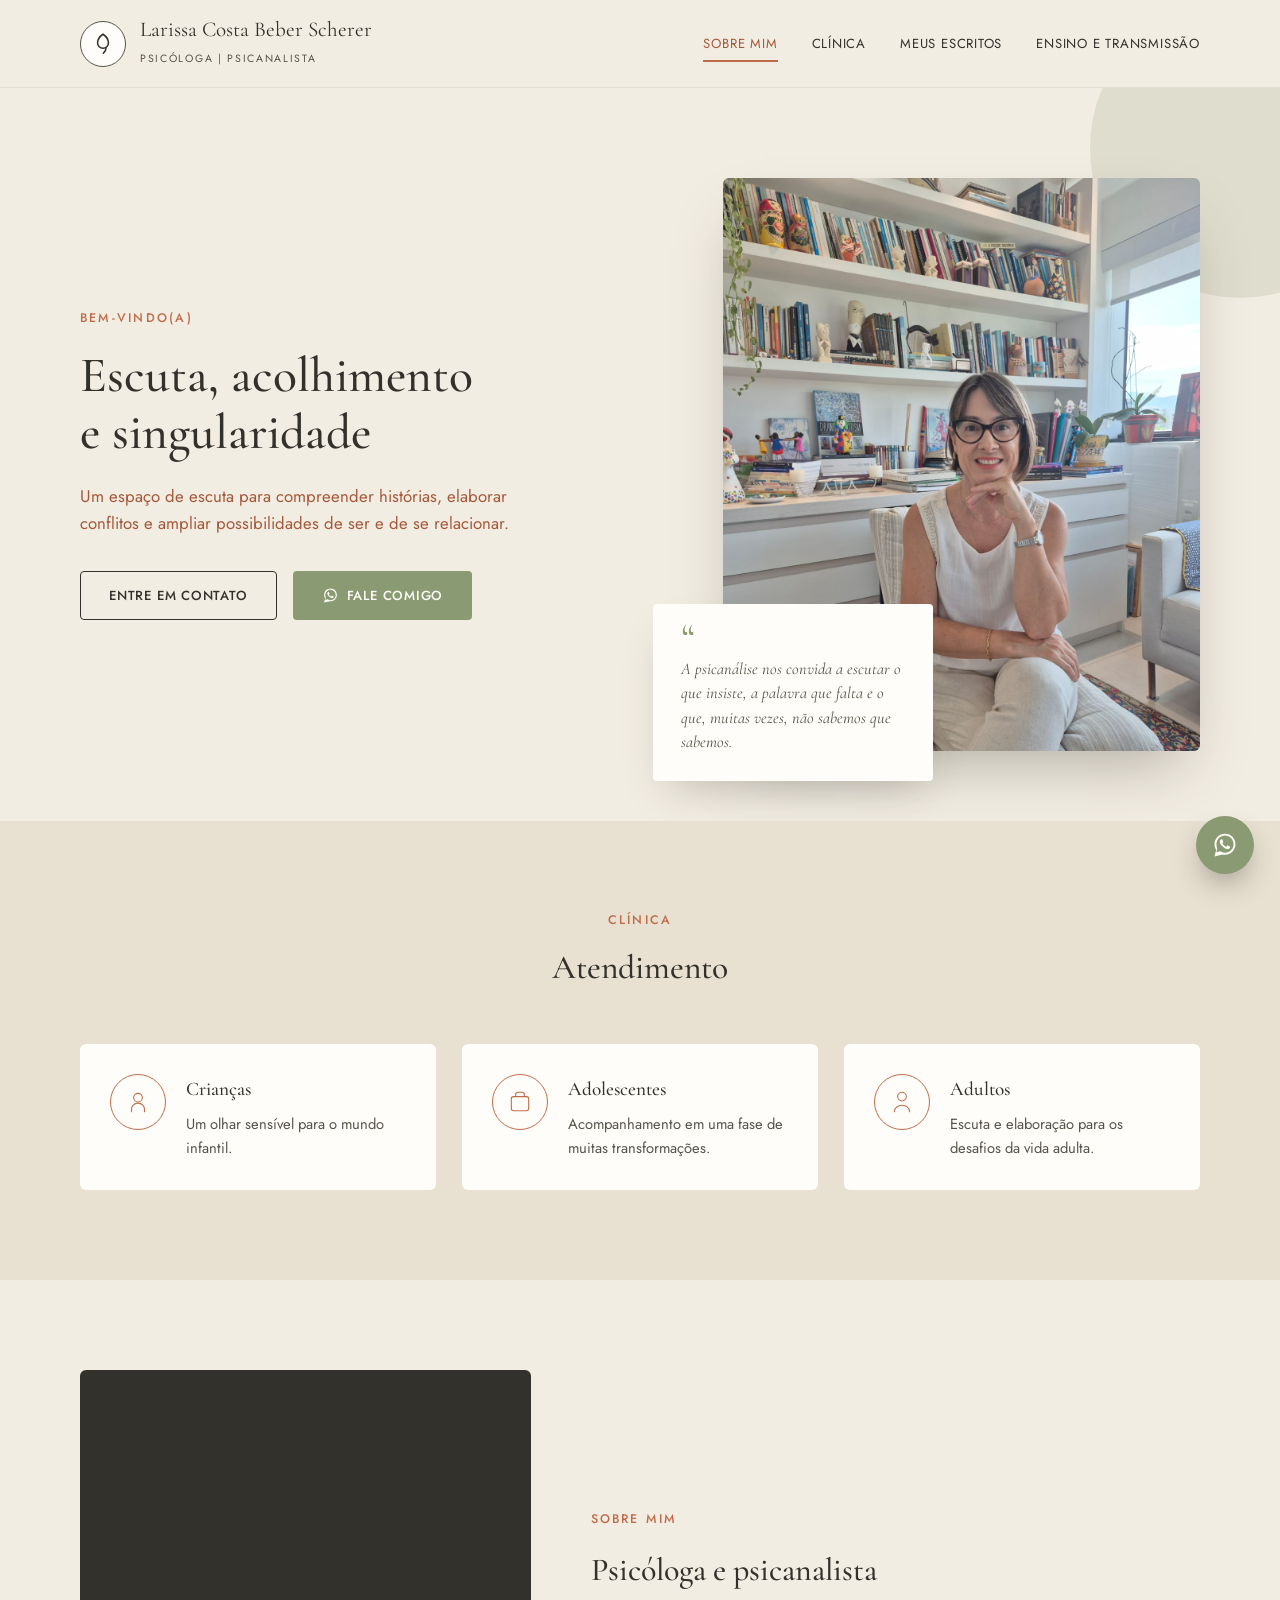
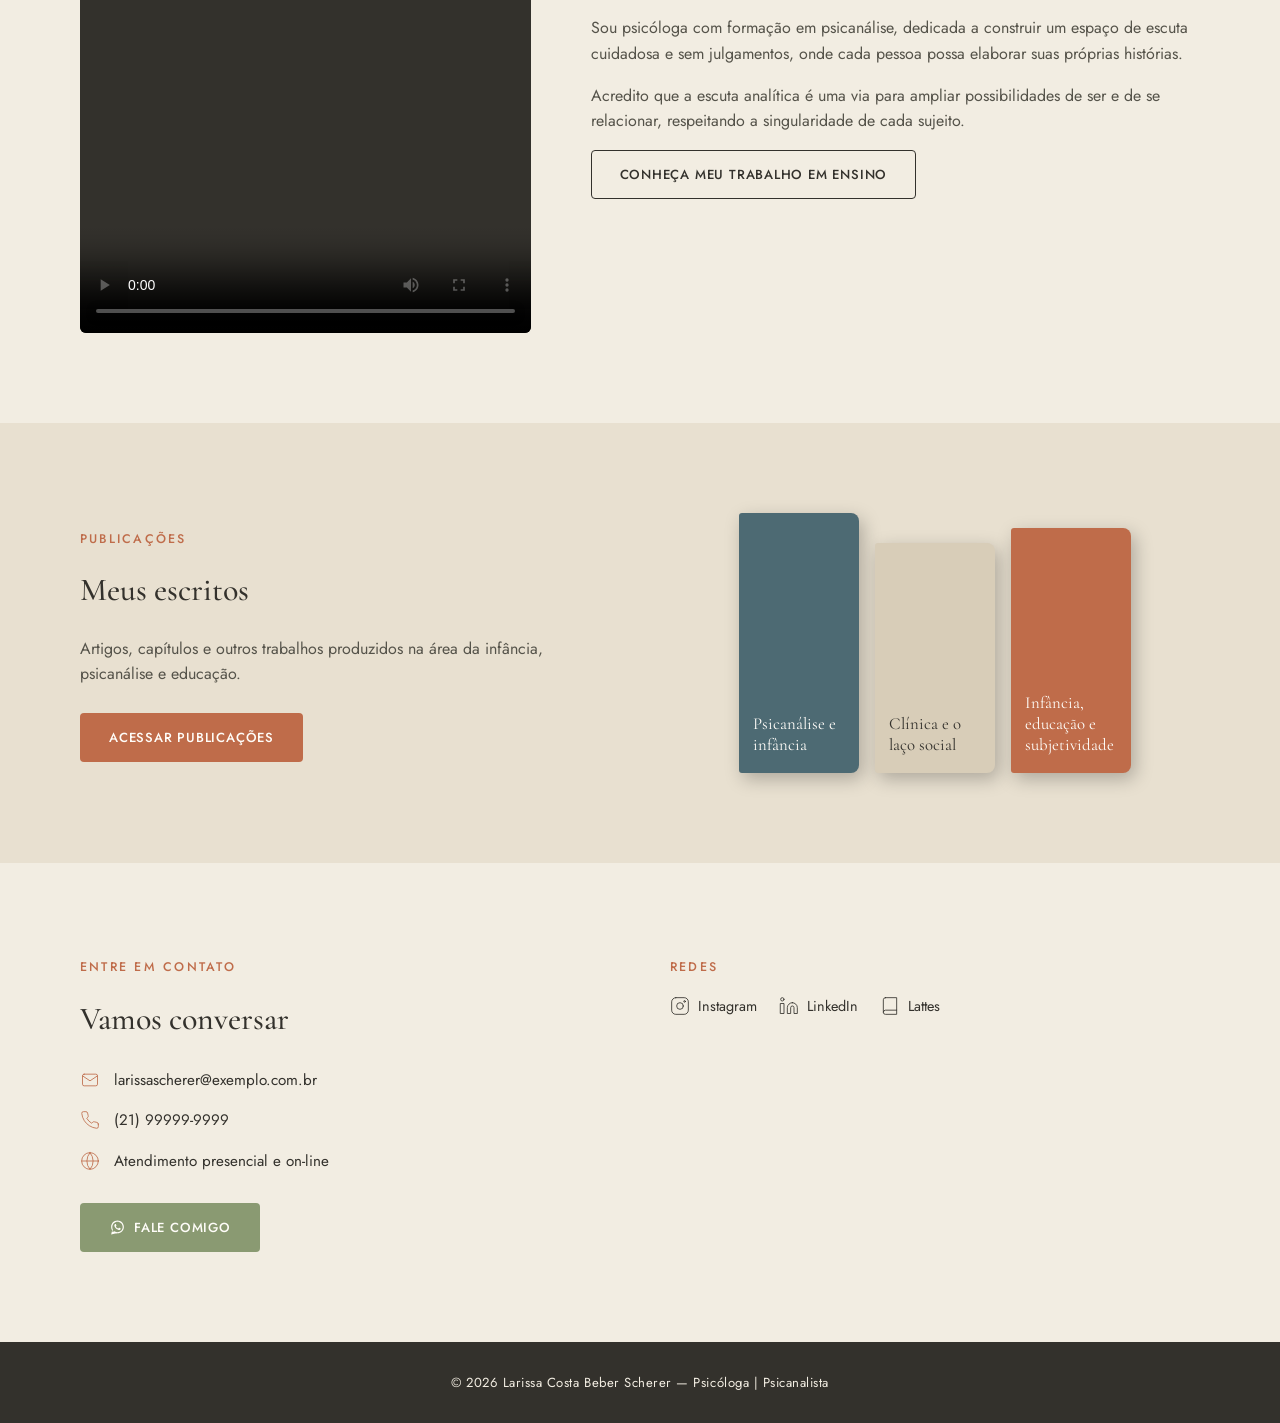
==== index.html @ 965fe055 "feat: phase one" ====
<!DOCTYPE html>
<html lang="pt-BR">
<head>
<meta charset="UTF-8">
<meta name="viewport" content="width=device-width, initial-scale=1.0">
<title>Larissa Costa Beber Scherer | Psicóloga e Psicanalista</title>
<link rel="preconnect" href="https://fonts.googleapis.com">
<link href="https://fonts.googleapis.com/css2?family=Cormorant+Garamond:ital,wght@0,400;0,500;0,600;1,400;1,500&family=Jost:wght@300;400;500;600&display=swap" rel="stylesheet">
<link rel="stylesheet" href="style.css">
</head>
<body>

<header class="site-header">
  <div class="header-inner">
    <!-- ============ ESPAÇO PARA A LOGO ============
         Para usar uma logo própria, troque o conteúdo do
         .logo-mark por: <img src="images/logo.png" alt="Logo">
    -->
    <a href="index.html" class="logo">
      <span class="logo-mark">
        <svg viewBox="0 0 24 24" fill="none" stroke="#33312c" stroke-width="1.4"><path d="M12 3c-3 2-5 5-5 8a5 5 0 0010 0c0-3-2-6-5-8z"/><path d="M12 21c2-2 3-4 3-6"/></svg>
      </span>
      <span class="logo-text">
        <span class="nome">Larissa Costa Beber Scherer</span><br>
        <span class="titulo">Psicóloga | Psicanalista</span>
      </span>
    </a>

    <nav class="main-nav">
      <a href="#sobre" class="active">Sobre mim</a>
      <a href="#clinica">Clínica</a>
      <a href="#escritos">Meus escritos</a>
      <a href="ensino-transmissao.html">Ensino e Transmissão</a>
    </nav>

    <button class="nav-toggle" aria-label="Abrir menu">
      <span></span><span></span><span></span>
    </button>
  </div>
</header>

<!-- ===================== HERO ===================== -->
<section class="hero">
  <svg class="hero-decor" viewBox="0 0 480 480" fill="none">
    <circle cx="360" cy="120" r="150" fill="#8a9a72" opacity="0.35"/>
    <path d="M300 200 Q330 260 300 340" stroke="#6d7f5a" stroke-width="2" fill="none"/>
  </svg>

  <div class="container hero-inner">
    <div class="hero-copy">
      <span class="eyebrow">Bem-vindo(a)</span>
      <h1>Escuta, acolhimento<br>e singularidade</h1>
      <p class="lead">Um espaço de escuta para compreender histórias, elaborar conflitos e ampliar possibilidades de ser e de se relacionar.</p>
      <div class="hero-actions">
        <a href="#contato" class="btn btn-outline">Entre em contato</a>
        <!-- Botão do WhatsApp: troque o número 5521999999999 pelo número real -->
        <a href="https://wa.me/5521999880693?text=Ol%C3%A1%2C%20gostaria%20de%20agendar%20uma%20consulta"
           target="_blank" rel="noopener" class="btn btn-whatsapp">
          <svg viewBox="0 0 32 32" fill="currentColor"><path d="M16.001 3C9.373 3 4 8.373 4 15c0 2.386.694 4.61 1.902 6.487L4 29l7.72-1.879A11.94 11.94 0 0016 27c6.628 0 12-5.373 12-12S22.629 3 16.001 3zm0 21.75a9.71 9.71 0 01-4.951-1.353l-.355-.21-4.583 1.116 1.128-4.463-.232-.366A9.716 9.716 0 016.25 15c0-5.376 4.375-9.75 9.751-9.75 5.375 0 9.75 4.374 9.75 9.75s-4.375 9.75-9.75 9.75zm5.361-7.302c-.294-.147-1.738-.858-2.008-.956-.27-.098-.466-.147-.663.147-.196.294-.76.955-.932 1.152-.171.196-.343.221-.637.074-.294-.147-1.241-.457-2.364-1.458-.874-.78-1.464-1.743-1.636-2.037-.171-.294-.018-.453.129-.6.132-.132.294-.343.441-.515.147-.171.196-.294.294-.49.098-.196.049-.368-.025-.515-.074-.147-.663-1.6-.909-2.19-.24-.575-.484-.497-.663-.506l-.564-.01c-.196 0-.515.074-.785.368-.27.294-1.03 1.007-1.03 2.456 0 1.449 1.055 2.85 1.202 3.046.147.196 2.077 3.172 5.034 4.447.703.303 1.252.484 1.68.62.706.225 1.348.193 1.856.117.566-.084 1.738-.71 1.983-1.396.245-.686.245-1.274.171-1.396-.073-.123-.269-.196-.563-.343z"/></svg>
          Fale comigo
        </a>
      </div>
    </div>

    <!-- ============ ESPAÇO PARA A FOTO DA LARISSA ============ -->
    <div class="hero-photo">
      <div class="frame">
        <img src="larissa.jpg" alt="Foto de Larissa Costa Beber Scherer">
      </div>
      <div class="quote-card">
        <span class="aspas">&ldquo;</span>
        <p>A psicanálise nos convida a escutar o que insiste, a palavra que falta e o que, muitas vezes, não sabemos que sabemos.</p>
      </div>
    </div>
  </div>
</section>

<!-- ===================== CLÍNICA / ATENDIMENTO ===================== -->
<section class="atendimento" id="clinica">
  <div class="container">
    <div class="section-title">
      <span class="eyebrow">Clínica</span>
      <h2>Atendimento</h2>
    </div>

    <div class="cards-grid">
      <div class="card">
        <span class="icon">
          <svg viewBox="0 0 24 24" fill="none" stroke-linecap="round" stroke-linejoin="round"><circle cx="12" cy="8" r="4"/><path d="M6 21v-2a6 6 0 0112 0v2"/></svg>
        </span>
        <div>
          <h3>Crianças</h3>
          <p>Um olhar sensível para o mundo infantil.</p>
        </div>
      </div>

      <div class="card">
        <span class="icon">
          <svg viewBox="0 0 24 24" fill="none" stroke-linecap="round" stroke-linejoin="round"><rect x="4" y="7" width="16" height="13" rx="2"/><path d="M8 7V5a2 2 0 012-2h4a2 2 0 012 2v2"/></svg>
        </span>
        <div>
          <h3>Adolescentes</h3>
          <p>Acompanhamento em uma fase de muitas transformações.</p>
        </div>
      </div>

      <div class="card">
        <span class="icon">
          <svg viewBox="0 0 24 24" fill="none" stroke-linecap="round" stroke-linejoin="round"><circle cx="12" cy="7" r="4"/><path d="M5 21c0-4 3.5-6 7-6s7 2 7 6"/></svg>
        </span>
        <div>
          <h3>Adultos</h3>
          <p>Escuta e elaboração para os desafios da vida adulta.</p>
        </div>
      </div>
    </div>
  </div>
</section>

<!-- ===================== SOBRE MIM ===================== -->
<section class="sobre" id="sobre">
  <div class="container">
    <div class="imagem-box">
  <video
    controls
    playsinline
    preload="metadata"
    poster="images/foto-larissa.svg">
    <source src="video-larissa.mp4" type="video/mp4">
    Seu navegador não suporta a reprodução de vídeo.
  </video>
</div>
    <div class="sobre-texto">
      <span class="eyebrow">Sobre mim</span>
      <h2 style="font-size:2rem; margin: 14px 0 20px;">Psicóloga e psicanalista</h2>
      <p>Sou psicóloga com formação em psicanálise, dedicada a construir um espaço de escuta cuidadosa e sem julgamentos, onde cada pessoa possa elaborar suas próprias histórias.</p>
      <p>Acredito que a escuta analítica é uma via para ampliar possibilidades de ser e de se relacionar, respeitando a singularidade de cada sujeito.</p>
      <a href="ensino-transmissao.html" class="btn btn-outline">Conheça meu trabalho em ensino</a>
    </div>
  </div>
</section>

<!-- ===================== MEUS ESCRITOS ===================== -->
<section class="escritos" id="escritos">
  <div class="container escritos-grid">
    <div class="escritos-copy">
      <span class="eyebrow">Publicações</span>
      <h2 style="font-size:2rem; margin:14px 0 20px;">Meus escritos</h2>
      <p>Artigos, capítulos e outros trabalhos produzidos na área da infância, psicanálise e educação.</p>
      <a href="#" class="btn btn-primary">Acessar publicações</a>
    </div>
    <div class="livros">
      <div class="livro a">Psicanálise e infância</div>
      <div class="livro b">Clínica e o laço social</div>
      <div class="livro c">Infância, educação e subjetividade</div>
    </div>
  </div>
</section>

<!-- ===================== CONTATO ===================== -->
<section class="contato" id="contato">
  <div class="container">
    <div>
      <span class="eyebrow">Entre em contato</span>
      <h2 style="font-size:2rem; margin:14px 0 6px;">Vamos conversar</h2>
      <ul class="contato-lista">
        <li>
          <svg viewBox="0 0 24 24" fill="none" stroke-linecap="round" stroke-linejoin="round"><rect x="3" y="5" width="18" height="14" rx="2"/><path d="M3 7l9 6 9-6"/></svg>
          larissascherer@exemplo.com.br
        </li>
        <li>
          <svg viewBox="0 0 24 24" fill="none" stroke-linecap="round" stroke-linejoin="round"><path d="M22 16.92v3a2 2 0 01-2.18 2 19.79 19.79 0 01-8.63-3.07 19.5 19.5 0 01-6-6 19.79 19.79 0 01-3.07-8.67A2 2 0 014.11 2h3a2 2 0 012 1.72c.13.99.36 1.96.68 2.89a2 2 0 01-.45 2.11L8.09 9.91a16 16 0 006 6l1.19-1.25a2 2 0 012.11-.45c.93.32 1.9.55 2.89.68A2 2 0 0122 16.92z"/></svg>
          (21) 99999-9999
        </li>
        <li>
          <svg viewBox="0 0 24 24" fill="none" stroke-linecap="round" stroke-linejoin="round"><circle cx="12" cy="12" r="10"/><path d="M2 12h20M12 2a15 15 0 010 20 15 15 0 010-20z"/></svg>
          Atendimento presencial e on-line
        </li>
      </ul>

      <!-- Botão principal do WhatsApp -->
      <a href="https://wa.me/5521999999999?text=Ol%C3%A1%2C%20gostaria%20de%20agendar%20uma%20consulta"
         target="_blank" rel="noopener" class="btn btn-whatsapp">
        <svg viewBox="0 0 32 32" fill="currentColor"><path d="M16.001 3C9.373 3 4 8.373 4 15c0 2.386.694 4.61 1.902 6.487L4 29l7.72-1.879A11.94 11.94 0 0016 27c6.628 0 12-5.373 12-12S22.629 3 16.001 3zm0 21.75a9.71 9.71 0 01-4.951-1.353l-.355-.21-4.583 1.116 1.128-4.463-.232-.366A9.716 9.716 0 016.25 15c0-5.376 4.375-9.75 9.751-9.75 5.375 0 9.75 4.374 9.75 9.75s-4.375 9.75-9.75 9.75zm5.361-7.302c-.294-.147-1.738-.858-2.008-.956-.27-.098-.466-.147-.663.147-.196.294-.76.955-.932 1.152-.171.196-.343.221-.637.074-.294-.147-1.241-.457-2.364-1.458-.874-.78-1.464-1.743-1.636-2.037-.171-.294-.018-.453.129-.6.132-.132.294-.343.441-.515.147-.171.196-.294.294-.49.098-.196.049-.368-.025-.515-.074-.147-.663-1.6-.909-2.19-.24-.575-.484-.497-.663-.506l-.564-.01c-.196 0-.515.074-.785.368-.27.294-1.03 1.007-1.03 2.456 0 1.449 1.055 2.85 1.202 3.046.147.196 2.077 3.172 5.034 4.447.703.303 1.252.484 1.68.62.706.225 1.348.193 1.856.117.566-.084 1.738-.71 1.983-1.396.245-.686.245-1.274.171-1.396-.073-.123-.269-.196-.563-.343z"/></svg>
        Fale comigo
      </a>
    </div>

    <div>
      <span class="eyebrow">Redes</span>
      <div class="redes" style="margin-top:16px;">
        <a href="#" target="_blank" rel="noopener">
          <svg viewBox="0 0 24 24" fill="none" stroke-linecap="round" stroke-linejoin="round"><rect x="2" y="2" width="20" height="20" rx="5"/><circle cx="12" cy="12" r="4"/><circle cx="17.5" cy="6.5" r="1"/></svg>
          Instagram
        </a>
        <a href="#" target="_blank" rel="noopener">
          <svg viewBox="0 0 24 24" fill="none" stroke-linecap="round" stroke-linejoin="round"><path d="M16 8a6 6 0 016 6v7h-4v-7a2 2 0 00-4 0v7h-4v-7a6 6 0 016-6z"/><rect x="2" y="9" width="4" height="12"/><circle cx="4" cy="4" r="2"/></svg>
          LinkedIn
        </a>
        <a href="#" target="_blank" rel="noopener">
          <svg viewBox="0 0 24 24" fill="none" stroke-linecap="round" stroke-linejoin="round"><path d="M4 19.5A2.5 2.5 0 016.5 17H20"/><path d="M6.5 2H20v20H6.5A2.5 2.5 0 014 19.5v-15A2.5 2.5 0 016.5 2z"/></svg>
          Lattes
        </a>
      </div>
    </div>
  </div>
</section>

<footer>
  &copy; <span id="ano"></span> Larissa Costa Beber Scherer — Psicóloga | Psicanalista
</footer>

<!-- Botão flutuante do WhatsApp -->
<a class="whatsapp-float" href="https://wa.me/5521999999999?text=Ol%C3%A1%2C%20gostaria%20de%20agendar%20uma%20consulta" target="_blank" rel="noopener" aria-label="Conversar no WhatsApp">
  <svg viewBox="0 0 32 32"><path d="M16.001 3C9.373 3 4 8.373 4 15c0 2.386.694 4.61 1.902 6.487L4 29l7.72-1.879A11.94 11.94 0 0016 27c6.628 0 12-5.373 12-12S22.629 3 16.001 3zm0 21.75a9.71 9.71 0 01-4.951-1.353l-.355-.21-4.583 1.116 1.128-4.463-.232-.366A9.716 9.716 0 016.25 15c0-5.376 4.375-9.75 9.751-9.75 5.375 0 9.75 4.374 9.75 9.75s-4.375 9.75-9.75 9.75zm5.361-7.302c-.294-.147-1.738-.858-2.008-.956-.27-.098-.466-.147-.663.147-.196.294-.76.955-.932 1.152-.171.196-.343.221-.637.074-.294-.147-1.241-.457-2.364-1.458-.874-.78-1.464-1.743-1.636-2.037-.171-.294-.018-.453.129-.6.132-.132.294-.343.441-.515.147-.171.196-.294.294-.49.098-.196.049-.368-.025-.515-.074-.147-.663-1.6-.909-2.19-.24-.575-.484-.497-.663-.506l-.564-.01c-.196 0-.515.074-.785.368-.27.294-1.03 1.007-1.03 2.456 0 1.449 1.055 2.85 1.202 3.046.147.196 2.077 3.172 5.034 4.447.703.303 1.252.484 1.68.62.706.225 1.348.193 1.856.117.566-.084 1.738-.71 1.983-1.396.245-.686.245-1.274.171-1.396-.073-.123-.269-.196-.563-.343z"/></svg>
</a>

<script src="script.js"></script>
<script>document.getElementById("ano").textContent = new Date().getFullYear();</script>
</body>
</html>
---- style.css ----
/* ============================================
   Larissa Costa Beber Scherer — Psicóloga | Psicanalista
   Paleta: creme, terracota, verde-oliva, carvão
   ============================================ */

:root {
  --creme: #f2ede2;
  --creme-escuro: #e8e0d0;
  --areia: #ddd2b8;
  --carvao: #33312c;
  --carvao-suave: #55534a;
  --terracota: #bf6c4a;
  --terracota-escuro: #a5583a;
  --oliva: #8a9a72;
  --oliva-escuro: #6d7f5a;
  --branco: #fffdf9;

  --fonte-display: "Cormorant Garamond", Georgia, serif;
  --fonte-corpo: "Jost", "Segoe UI", Arial, sans-serif;

  --largura-max: 1200px;
}

* { box-sizing: border-box; }

html { scroll-behavior: smooth; }

body {
  margin: 0;
  font-family: var(--fonte-corpo);
  color: var(--carvao);
  background: var(--creme);
  line-height: 1.6;
  -webkit-font-smoothing: antialiased;
}

img { max-width: 100%; display: block; }

a { color: inherit; text-decoration: none; }

.container {
  max-width: var(--largura-max);
  margin: 0 auto;
  padding: 0 40px;
}

.eyebrow {
  font-family: var(--fonte-corpo);
  font-size: 0.78rem;
  letter-spacing: 0.18em;
  text-transform: uppercase;
  color: var(--terracota);
  font-weight: 500;
}

h1, h2, h3 {
  font-family: var(--fonte-display);
  font-weight: 500;
  color: var(--carvao);
  margin: 0;
}

/* ===================== HEADER ===================== */

.site-header {
  position: sticky;
  top: 0;
  z-index: 50;
  background: var(--creme);
  border-bottom: 1px solid rgba(51,49,44,0.08);
}

.header-inner {
  max-width: var(--largura-max);
  margin: 0 auto;
  padding: 18px 40px;
  display: flex;
  align-items: center;
  justify-content: space-between;
  gap: 24px;
}

/* Espaço reservado para a logo */
.logo {
  display: flex;
  align-items: center;
  gap: 14px;
}

.logo-mark {
  width: 46px;
  height: 46px;
  border-radius: 50%;
  border: 1.5px solid var(--carvao-suave);
  display: flex;
  align-items: center;
  justify-content: center;
  flex-shrink: 0;
  overflow: hidden;
  background: var(--branco);
}

.logo-mark img {
  width: 100%;
  height: 100%;
  object-fit: cover;
}

.logo-mark svg { width: 26px; height: 26px; }

.logo-text .nome {
  font-family: var(--fonte-display);
  font-size: 1.32rem;
  line-height: 1.1;
}

.logo-text .titulo {
  font-size: 0.66rem;
  letter-spacing: 0.16em;
  color: var(--carvao-suave);
  text-transform: uppercase;
}

nav.main-nav {
  display: flex;
  align-items: center;
  gap: 34px;
}

nav.main-nav a {
  font-size: 0.82rem;
  letter-spacing: 0.06em;
  text-transform: uppercase;
  color: var(--carvao);
  position: relative;
  padding: 4px 0;
}

nav.main-nav a::after {
  content: "";
  position: absolute;
  left: 0; right: 0; bottom: -4px;
  height: 2px;
  background: var(--terracota);
  transform: scaleX(0);
  transform-origin: left;
  transition: transform 0.25s ease;
}

nav.main-nav a:hover::after,
nav.main-nav a.active::after {
  transform: scaleX(1);
}

nav.main-nav a.active { color: var(--terracota-escuro); }

.nav-toggle {
  display: none;
  background: none;
  border: none;
  cursor: pointer;
  padding: 8px;
}

.nav-toggle span {
  display: block;
  width: 24px;
  height: 2px;
  background: var(--carvao);
  margin: 5px 0;
  transition: 0.25s;
}

/* ===================== BOTÕES ===================== */

.btn {
  display: inline-flex;
  align-items: center;
  gap: 8px;
  padding: 13px 28px;
  border-radius: 4px;
  font-size: 0.82rem;
  letter-spacing: 0.06em;
  text-transform: uppercase;
  font-weight: 500;
  cursor: pointer;
  border: 1.5px solid transparent;
  transition: all 0.2s ease;
}

.btn-primary {
  background: var(--terracota);
  color: var(--branco);
}
.btn-primary:hover { background: var(--terracota-escuro); }

.btn-outline {
  border-color: var(--carvao);
  color: var(--carvao);
  background: transparent;
}
.btn-outline:hover { background: var(--carvao); color: var(--branco); }

.btn-whatsapp {
  background: var(--oliva);
  color: var(--branco);
}
.btn-whatsapp:hover { background: var(--oliva-escuro); }

.btn-whatsapp svg { width: 17px; height: 17px; }

/* ===================== HERO ===================== */

.hero {
  position: relative;
  overflow: hidden;
  padding: 90px 0 70px;
}

.hero-decor {
  position: absolute;
  right: -80px;
  top: -60px;
  width: 480px;
  height: 480px;
  opacity: 0.5;
  z-index: 0;
  pointer-events: none;
}

.hero-inner {
  position: relative;
  z-index: 1;
  display: grid;
  grid-template-columns: 1.1fr 0.9fr;
  gap: 60px;
  align-items: center;
}

.hero-copy .eyebrow { margin-bottom: 18px; display: block; }

.hero-copy h1 {
  font-size: 3.1rem;
  line-height: 1.15;
  margin-bottom: 22px;
}

.hero-copy p.lead {
  font-size: 1.05rem;
  color: var(--terracota-escuro);
  max-width: 460px;
  margin-bottom: 34px;
}

.hero-actions {
  display: flex;
  gap: 16px;
  flex-wrap: wrap;
}

/* Espaço para a foto da Larissa */
.hero-photo {
  position: relative;
}

.hero-photo .frame {
  border-radius: 6px;
  overflow: hidden;
  box-shadow: 0 30px 60px -20px rgba(51,49,44,0.35);
  aspect-ratio: 5 / 6;
}

.hero-photo .quote-card {
  position: absolute;
  left: -70px;
  bottom: -30px;
  background: var(--branco);
  padding: 26px 28px;
  max-width: 280px;
  border-radius: 4px;
  box-shadow: 0 20px 40px -15px rgba(51,49,44,0.25);
}

.hero-photo .quote-card .aspas {
  font-family: var(--fonte-display);
  font-size: 2.6rem;
  color: var(--oliva);
  line-height: 0.4;
  display: block;
  margin-bottom: 10px;
}

.hero-photo .quote-card p {
  font-family: var(--fonte-display);
  font-style: italic;
  font-size: 1.02rem;
  line-height: 1.5;
  margin: 0;
  color: var(--carvao-suave);
}

/* ===================== SEÇÕES GERAIS ===================== */

section { padding: 90px 0; }

.section-title {
  text-align: center;
  margin-bottom: 50px;
}

.section-title .eyebrow { display: block; margin-bottom: 10px; }

.section-title h2 { font-size: 2.1rem; }

/* ===================== ATENDIMENTO / CLÍNICA ===================== */

.atendimento { background: var(--creme-escuro); }

.cards-grid {
  display: grid;
  grid-template-columns: repeat(3, 1fr);
  gap: 26px;
}

.card {
  background: var(--branco);
  border-radius: 6px;
  padding: 30px;
  display: flex;
  gap: 20px;
  align-items: flex-start;
  transition: transform 0.25s ease, box-shadow 0.25s ease;
}

.card:hover {
  transform: translateY(-4px);
  box-shadow: 0 20px 40px -20px rgba(51,49,44,0.25);
}

.card .icon {
  width: 56px;
  height: 56px;
  border-radius: 50%;
  border: 1.5px solid var(--terracota);
  display: flex;
  align-items: center;
  justify-content: center;
  flex-shrink: 0;
}

.card .icon svg { width: 26px; height: 26px; stroke: var(--terracota); }

.card h3 { font-size: 1.2rem; margin-bottom: 8px; }
.card p { margin: 0; font-size: 0.92rem; color: var(--carvao-suave); }

/* ===================== SOBRE MIM ===================== */

.sobre .container {
  display: grid;
  grid-template-columns: 0.85fr 1.15fr;
  gap: 60px;
  align-items: center;
}

.sobre .imagem-box {
  border-radius: 6px;
  overflow: hidden;
  aspect-ratio: 4/5;
}

/* Garante que imagem OU vídeo preencham a caixa do mesmo jeito */
.imagem-box img,
.imagem-box video {
  width: 100%;
  height: 100%;
  object-fit: cover;
  display: block;
  background: var(--carvao);
}

.sobre p { color: var(--carvao-suave); margin-bottom: 16px; }

/* ===================== ESCRITOS ===================== */

.escritos { background: var(--creme-escuro); }

.escritos-grid {
  display: grid;
  grid-template-columns: 1fr 1fr;
  gap: 60px;
  align-items: center;
}

.escritos-copy p { color: var(--carvao-suave); margin-bottom: 26px; }

.livros {
  display: flex;
  gap: 16px;
  align-items: flex-end;
  justify-content: center;
}

.livro {
  width: 120px;
  height: 260px;
  border-radius: 3px 8px 8px 3px;
  box-shadow: 4px 6px 18px rgba(0,0,0,0.25);
  display: flex;
  align-items: flex-end;
  padding: 18px 14px;
  color: var(--branco);
  font-family: var(--fonte-display);
  font-size: 1.05rem;
  line-height: 1.25;
}

.livro.a { background: #4d6a73; }
.livro.b { background: #d8cdb8; color: var(--carvao); height: 230px; }
.livro.c { background: var(--terracota); height: 245px; }

/* ===================== CONTATO ===================== */

.contato { position: relative; overflow: hidden; }

.contato .container {
  display: grid;
  grid-template-columns: 1fr 1fr;
  gap: 60px;
  position: relative;
  z-index: 1;
}

.contato-lista {
  list-style: none;
  padding: 0;
  margin: 24px 0 30px;
}

.contato-lista li {
  display: flex;
  align-items: center;
  gap: 14px;
  margin-bottom: 16px;
  font-size: 0.95rem;
}

.contato-lista svg { width: 20px; height: 20px; stroke: var(--terracota); flex-shrink: 0; }

.redes { display: flex; gap: 22px; margin-top: 10px; }
.redes a { display: flex; align-items: center; gap: 8px; font-size: 0.9rem; }
.redes svg { width: 20px; height: 20px; stroke: var(--carvao); }

/* ===================== FOOTER ===================== */

footer {
  background: var(--carvao);
  color: var(--creme);
  padding: 30px 0;
  text-align: center;
  font-size: 0.82rem;
  letter-spacing: 0.04em;
}

/* ===================== WHATSAPP FLUTUANTE ===================== */

.whatsapp-float {
  position: fixed;
  right: 26px;
  bottom: 26px;
  width: 58px;
  height: 58px;
  border-radius: 50%;
  background: var(--oliva);
  display: flex;
  align-items: center;
  justify-content: center;
  box-shadow: 0 14px 30px -8px rgba(51,49,44,0.45);
  z-index: 60;
  transition: transform 0.2s ease, background 0.2s ease;
}

.whatsapp-float:hover { transform: scale(1.06); background: var(--oliva-escuro); }
.whatsapp-float svg { width: 28px; height: 28px; fill: var(--branco); }

/* ===================== PÁGINA: ENSINO E TRANSMISSÃO ===================== */

.pagina-hero {
  padding: 60px 0 20px;
  text-align: center;
}

.pagina-hero .eyebrow { display: block; margin-bottom: 14px; }
.pagina-hero h1 { font-size: 2.6rem; margin-bottom: 16px; }
.pagina-hero .lead {
  max-width: 620px;
  margin: 0 auto;
  color: var(--carvao-suave);
}

.ensino-conteudo { padding: 60px 0 100px; }

.ensino-linha {
  display: grid;
  grid-template-columns: 1fr 1fr;
  gap: 60px;
  align-items: center;
  margin-bottom: 90px;
}

.ensino-linha:last-child { margin-bottom: 0; }

.ensino-linha .texto h2 {
  font-size: 1.8rem;
  margin-bottom: 18px;
}

.ensino-linha .texto p {
  color: var(--carvao-suave);
  margin-bottom: 14px;
}

.ensino-linha .imagem-box {
  border-radius: 6px;
  overflow: hidden;
  box-shadow: 0 25px 50px -20px rgba(51,49,44,0.3);
}

/* imagem 1: em cima, à direita -> ordem natural (texto esq / imagem dir) */
/* imagem 2: embaixo, à esquerda -> inverte ordem em telas grandes */
.ensino-linha.inverte .texto { order: 2; }
.ensino-linha.inverte .imagem-box { order: 1; }

/* ===================== RESPONSIVO ===================== */

@media (max-width: 980px) {
  .hero-inner { grid-template-columns: 1fr; }
  .hero-photo { order: -1; max-width: 420px; margin: 0 auto; }
  .hero-photo .quote-card { position: static; margin-top: 20px; max-width: 100%; }
  .sobre .container,
  .escritos-grid,
  .contato .container,
  .ensino-linha {
    grid-template-columns: 1fr !important;
  }
  .ensino-linha.inverte .texto,
  .ensino-linha.inverte .imagem-box { order: initial; }
  .cards-grid { grid-template-columns: 1fr; }
}

@media (max-width: 860px) {
  nav.main-nav {
    position: fixed;
    top: 82px;
    left: 0;
    right: 0;
    background: var(--creme);
    flex-direction: column;
    padding: 26px 40px;
    gap: 22px;
    border-bottom: 1px solid rgba(51,49,44,0.1);
    transform: translateY(-130%);
    opacity: 0;
    transition: all 0.3s ease;
    z-index: 40;
  }
  nav.main-nav.aberto { transform: translateY(0); opacity: 1; }
  .nav-toggle { display: block; }
  .hero-copy h1 { font-size: 2.3rem; }
  .header-inner { padding: 16px 24px; }
  .container { padding: 0 24px; }
}
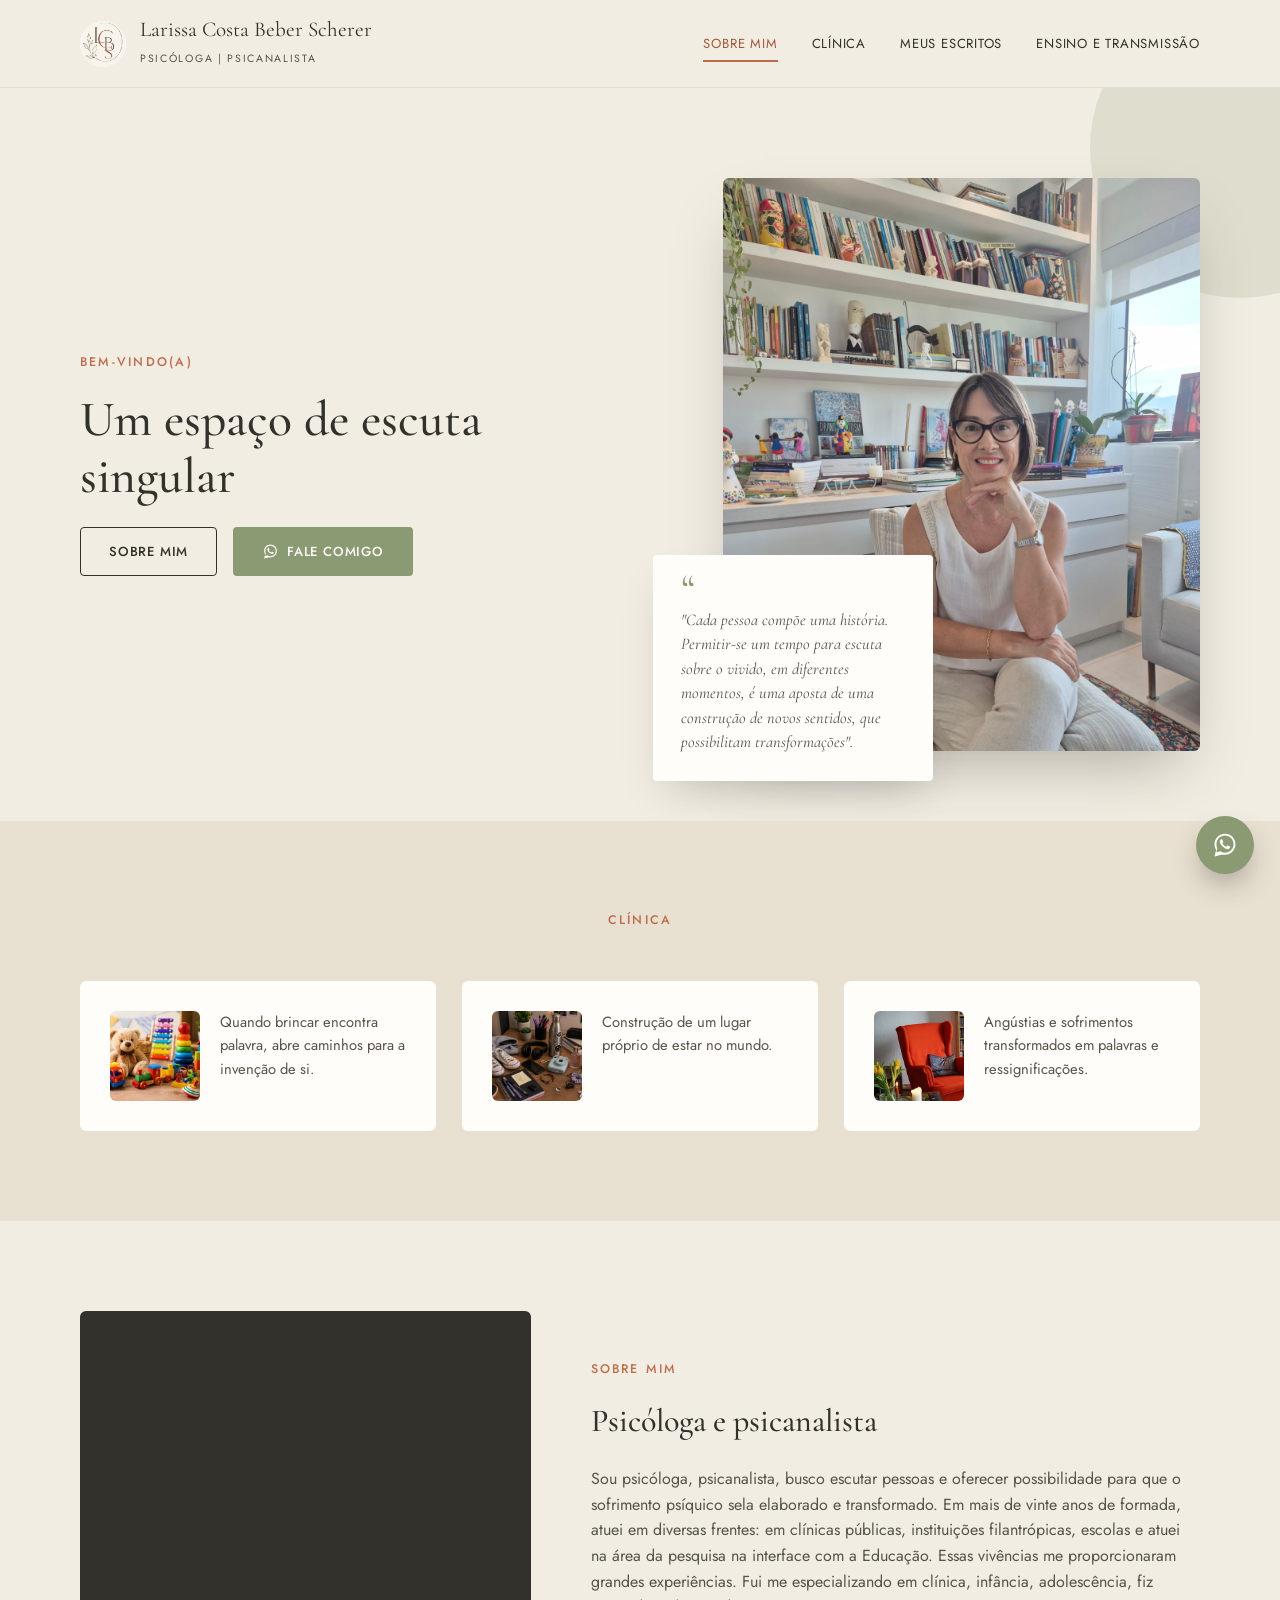
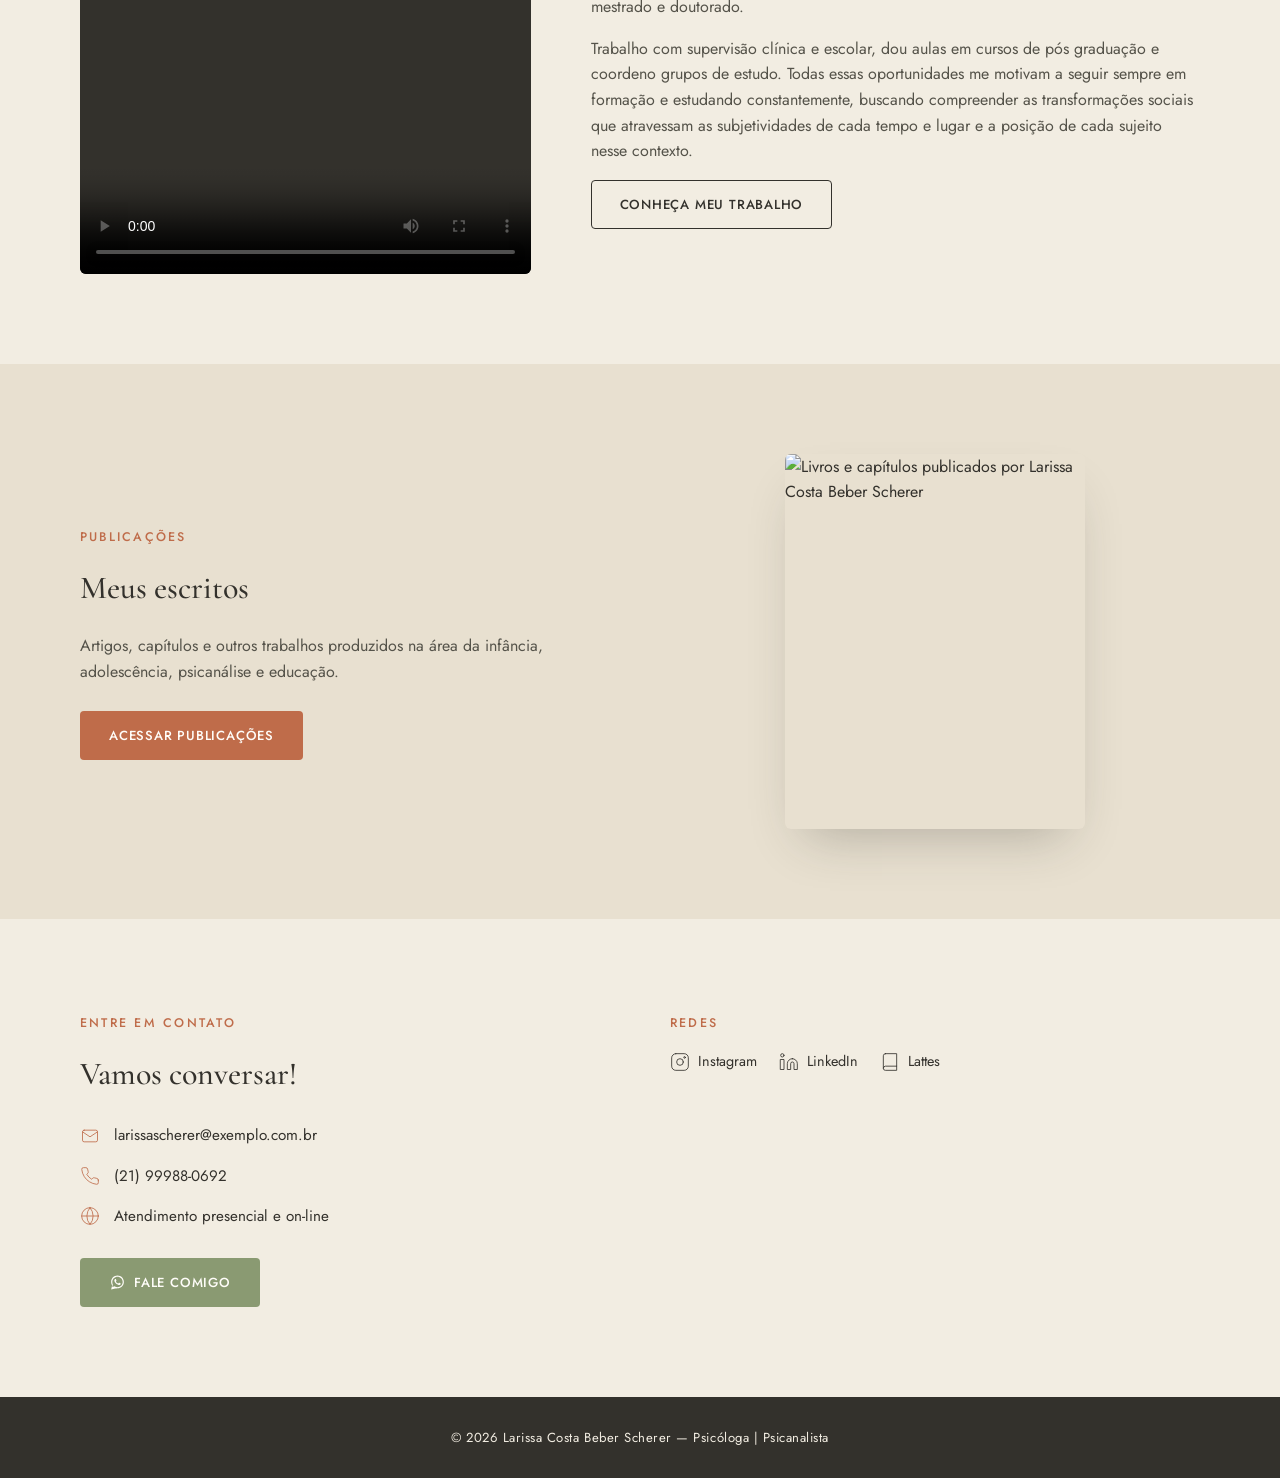
==== commit 98347b2f: "feat: images and animations" ====
--- a/index.html
+++ b/index.html
@@ -17,9 +17,9 @@
          .logo-mark por: <img src="images/logo.png" alt="Logo">
     -->
     <a href="index.html" class="logo">
-      <span class="logo-mark">
-        <svg viewBox="0 0 24 24" fill="none" stroke="#33312c" stroke-width="1.4"><path d="M12 3c-3 2-5 5-5 8a5 5 0 0010 0c0-3-2-6-5-8z"/><path d="M12 21c2-2 3-4 3-6"/></svg>
-      </span>
+<span class="logo-mark">
+  <img src="logo_larissa.jpeg" alt="Logo Larissa Costa Beber Scherer">
+</span>
       <span class="logo-text">
         <span class="nome">Larissa Costa Beber Scherer</span><br>
         <span class="titulo">Psicóloga | Psicanalista</span>
@@ -49,12 +49,12 @@
   <div class="container hero-inner">
     <div class="hero-copy">
       <span class="eyebrow">Bem-vindo(a)</span>
-      <h1>Escuta, acolhimento<br>e singularidade</h1>
-      <p class="lead">Um espaço de escuta para compreender histórias, elaborar conflitos e ampliar possibilidades de ser e de se relacionar.</p>
+      <h1>Um espaço de escuta ⠀ ⠀ singular</h1>
+      
       <div class="hero-actions">
-        <a href="#contato" class="btn btn-outline">Entre em contato</a>
+        <a href="#sobre" class="btn btn-outline">Sobre mim</a>
         <!-- Botão do WhatsApp: troque o número 5521999999999 pelo número real -->
-        <a href="https://wa.me/5521999880693?text=Ol%C3%A1%2C%20gostaria%20de%20agendar%20uma%20consulta"
+        <a href="https://wa.me/5521999880692?text=Ol%C3%A1%2C%20gostaria%20de%20agendar%20uma%20consulta"
            target="_blank" rel="noopener" class="btn btn-whatsapp">
           <svg viewBox="0 0 32 32" fill="currentColor"><path d="M16.001 3C9.373 3 4 8.373 4 15c0 2.386.694 4.61 1.902 6.487L4 29l7.72-1.879A11.94 11.94 0 0016 27c6.628 0 12-5.373 12-12S22.629 3 16.001 3zm0 21.75a9.71 9.71 0 01-4.951-1.353l-.355-.21-4.583 1.116 1.128-4.463-.232-.366A9.716 9.716 0 016.25 15c0-5.376 4.375-9.75 9.751-9.75 5.375 0 9.75 4.374 9.75 9.75s-4.375 9.75-9.75 9.75zm5.361-7.302c-.294-.147-1.738-.858-2.008-.956-.27-.098-.466-.147-.663.147-.196.294-.76.955-.932 1.152-.171.196-.343.221-.637.074-.294-.147-1.241-.457-2.364-1.458-.874-.78-1.464-1.743-1.636-2.037-.171-.294-.018-.453.129-.6.132-.132.294-.343.441-.515.147-.171.196-.294.294-.49.098-.196.049-.368-.025-.515-.074-.147-.663-1.6-.909-2.19-.24-.575-.484-.497-.663-.506l-.564-.01c-.196 0-.515.074-.785.368-.27.294-1.03 1.007-1.03 2.456 0 1.449 1.055 2.85 1.202 3.046.147.196 2.077 3.172 5.034 4.447.703.303 1.252.484 1.68.62.706.225 1.348.193 1.856.117.566-.084 1.738-.71 1.983-1.396.245-.686.245-1.274.171-1.396-.073-.123-.269-.196-.563-.343z"/></svg>
           Fale comigo
@@ -69,7 +69,7 @@
       </div>
       <div class="quote-card">
         <span class="aspas">&ldquo;</span>
-        <p>A psicanálise nos convida a escutar o que insiste, a palavra que falta e o que, muitas vezes, não sabemos que sabemos.</p>
+        <p>"Cada pessoa compõe uma história. Permitir-se um tempo para escuta sobre o vivido, em diferentes momentos, é uma aposta de uma construção de novos sentidos, que possibilitam transformações".</p>
       </div>
     </div>
   </div>
@@ -80,37 +80,37 @@
   <div class="container">
     <div class="section-title">
       <span class="eyebrow">Clínica</span>
-      <h2>Atendimento</h2>
+      
     </div>
 
     <div class="cards-grid">
       <div class="card">
-        <span class="icon">
-          <svg viewBox="0 0 24 24" fill="none" stroke-linecap="round" stroke-linejoin="round"><circle cx="12" cy="8" r="4"/><path d="M6 21v-2a6 6 0 0112 0v2"/></svg>
-        </span>
+        <div class="card-img">
+          <img src="imagem_criancas.jpg" alt="Crianças">
+        </div>
         <div>
-          <h3>Crianças</h3>
-          <p>Um olhar sensível para o mundo infantil.</p>
+          
+          <p>Quando brincar encontra palavra, abre caminhos para a invenção de si.</p>
         </div>
       </div>
 
       <div class="card">
-        <span class="icon">
-          <svg viewBox="0 0 24 24" fill="none" stroke-linecap="round" stroke-linejoin="round"><rect x="4" y="7" width="16" height="13" rx="2"/><path d="M8 7V5a2 2 0 012-2h4a2 2 0 012 2v2"/></svg>
-        </span>
+        <div class="card-img">
+          <img src="imagem_adolescentes.jpg" alt="Adolescentes">
+        </div>
         <div>
-          <h3>Adolescentes</h3>
-          <p>Acompanhamento em uma fase de muitas transformações.</p>
+          
+          <p>Construção de um lugar próprio de estar no mundo.</p>
         </div>
       </div>
 
       <div class="card">
-        <span class="icon">
-          <svg viewBox="0 0 24 24" fill="none" stroke-linecap="round" stroke-linejoin="round"><circle cx="12" cy="7" r="4"/><path d="M5 21c0-4 3.5-6 7-6s7 2 7 6"/></svg>
-        </span>
+        <div class="card-img">
+          <img src="imagem_larissa2.png" alt="Adultos">
+        </div>
         <div>
-          <h3>Adultos</h3>
-          <p>Escuta e elaboração para os desafios da vida adulta.</p>
+          
+          <p>Angústias e sofrimentos transformados em palavras e ressignificações.</p>
         </div>
       </div>
     </div>
@@ -133,9 +133,10 @@
     <div class="sobre-texto">
       <span class="eyebrow">Sobre mim</span>
       <h2 style="font-size:2rem; margin: 14px 0 20px;">Psicóloga e psicanalista</h2>
-      <p>Sou psicóloga com formação em psicanálise, dedicada a construir um espaço de escuta cuidadosa e sem julgamentos, onde cada pessoa possa elaborar suas próprias histórias.</p>
-      <p>Acredito que a escuta analítica é uma via para ampliar possibilidades de ser e de se relacionar, respeitando a singularidade de cada sujeito.</p>
-      <a href="ensino-transmissao.html" class="btn btn-outline">Conheça meu trabalho em ensino</a>
+      <p>Sou psicóloga, psicanalista, busco escutar pessoas e oferecer possibilidade para que o sofrimento psíquico sela elaborado e transformado. Em mais de vinte anos de formada, atuei em diversas frentes: em clínicas públicas, instituições filantrópicas, escolas e atuei na área da pesquisa na interface com a Educação. Essas vivências me proporcionaram grandes experiências. Fui me especializando em clínica, infância, adolescência, fiz mestrado e doutorado.</p>
+      <p>Trabalho com supervisão clínica e escolar, dou aulas em cursos de pós graduação e coordeno grupos de estudo. Todas essas oportunidades me motivam a seguir sempre em formação e estudando constantemente, buscando compreender as transformações sociais que atravessam as subjetividades de cada tempo e lugar e a posição de cada sujeito nesse contexto.</p>
+      
+      <a href="ensino-transmissao.html" class="btn btn-outline">Conheça meu trabalho</a>
     </div>
   </div>
 </section>
@@ -146,13 +147,11 @@
     <div class="escritos-copy">
       <span class="eyebrow">Publicações</span>
       <h2 style="font-size:2rem; margin:14px 0 20px;">Meus escritos</h2>
-      <p>Artigos, capítulos e outros trabalhos produzidos na área da infância, psicanálise e educação.</p>
-      <a href="#" class="btn btn-primary">Acessar publicações</a>
-    </div>
-    <div class="livros">
-      <div class="livro a">Psicanálise e infância</div>
-      <div class="livro b">Clínica e o laço social</div>
-      <div class="livro c">Infância, educação e subjetividade</div>
+      <p>Artigos, capítulos e outros trabalhos produzidos na área da infância, adolescência, psicanálise e educação.</p>
+      <a href="https://linktr.ee/psi.larissa.scherer?utm_source=ig&utm_medium=social&utm_content=link_in_bio&fbclid=PAdGRzdgTR-8lwZG9mAmV4dG4DYWVtAjExAHNydGMGYXBwX2lkDzU2NzA2NzM0MzM1MjQyNwABpwIuPdCIwIpPjey7tFoPyBgIpEooierQtHeiA-Q0H0p-DihHw0iFiglfAtos_aem_dgM_U6SR93N7y1bN91xMOA " class="btn btn-primary">Acessar publicações</a>
+    </div>
+    <div class="livros-foto">
+      <img src="imagem_larissa.jpg" alt="Livros e capítulos publicados por Larissa Costa Beber Scherer">
     </div>
   </div>
 </section>
@@ -162,7 +161,7 @@
   <div class="container">
     <div>
       <span class="eyebrow">Entre em contato</span>
-      <h2 style="font-size:2rem; margin:14px 0 6px;">Vamos conversar</h2>
+      <h2 style="font-size:2rem; margin:14px 0 6px;">Vamos conversar!</h2>
       <ul class="contato-lista">
         <li>
           <svg viewBox="0 0 24 24" fill="none" stroke-linecap="round" stroke-linejoin="round"><rect x="3" y="5" width="18" height="14" rx="2"/><path d="M3 7l9 6 9-6"/></svg>
@@ -170,7 +169,7 @@
         </li>
         <li>
           <svg viewBox="0 0 24 24" fill="none" stroke-linecap="round" stroke-linejoin="round"><path d="M22 16.92v3a2 2 0 01-2.18 2 19.79 19.79 0 01-8.63-3.07 19.5 19.5 0 01-6-6 19.79 19.79 0 01-3.07-8.67A2 2 0 014.11 2h3a2 2 0 012 1.72c.13.99.36 1.96.68 2.89a2 2 0 01-.45 2.11L8.09 9.91a16 16 0 006 6l1.19-1.25a2 2 0 012.11-.45c.93.32 1.9.55 2.89.68A2 2 0 0122 16.92z"/></svg>
-          (21) 99999-9999
+          (21) 99988-0692
         </li>
         <li>
           <svg viewBox="0 0 24 24" fill="none" stroke-linecap="round" stroke-linejoin="round"><circle cx="12" cy="12" r="10"/><path d="M2 12h20M12 2a15 15 0 010 20 15 15 0 010-20z"/></svg>
@@ -179,7 +178,7 @@
       </ul>
 
       <!-- Botão principal do WhatsApp -->
-      <a href="https://wa.me/5521999999999?text=Ol%C3%A1%2C%20gostaria%20de%20agendar%20uma%20consulta"
+      <a href="https://wa.me/5521999880692?text=Ol%C3%A1%2C%20gostaria%20de%20agendar%20uma%20consulta"
          target="_blank" rel="noopener" class="btn btn-whatsapp">
         <svg viewBox="0 0 32 32" fill="currentColor"><path d="M16.001 3C9.373 3 4 8.373 4 15c0 2.386.694 4.61 1.902 6.487L4 29l7.72-1.879A11.94 11.94 0 0016 27c6.628 0 12-5.373 12-12S22.629 3 16.001 3zm0 21.75a9.71 9.71 0 01-4.951-1.353l-.355-.21-4.583 1.116 1.128-4.463-.232-.366A9.716 9.716 0 016.25 15c0-5.376 4.375-9.75 9.751-9.75 5.375 0 9.75 4.374 9.75 9.75s-4.375 9.75-9.75 9.75zm5.361-7.302c-.294-.147-1.738-.858-2.008-.956-.27-.098-.466-.147-.663.147-.196.294-.76.955-.932 1.152-.171.196-.343.221-.637.074-.294-.147-1.241-.457-2.364-1.458-.874-.78-1.464-1.743-1.636-2.037-.171-.294-.018-.453.129-.6.132-.132.294-.343.441-.515.147-.171.196-.294.294-.49.098-.196.049-.368-.025-.515-.074-.147-.663-1.6-.909-2.19-.24-.575-.484-.497-.663-.506l-.564-.01c-.196 0-.515.074-.785.368-.27.294-1.03 1.007-1.03 2.456 0 1.449 1.055 2.85 1.202 3.046.147.196 2.077 3.172 5.034 4.447.703.303 1.252.484 1.68.62.706.225 1.348.193 1.856.117.566-.084 1.738-.71 1.983-1.396.245-.686.245-1.274.171-1.396-.073-.123-.269-.196-.563-.343z"/></svg>
         Fale comigo
@@ -189,11 +188,11 @@
     <div>
       <span class="eyebrow">Redes</span>
       <div class="redes" style="margin-top:16px;">
-        <a href="#" target="_blank" rel="noopener">
+        <a href="https://www.instagram.com/psi.larissa.scherer" target="_blank" rel="noopener">
           <svg viewBox="0 0 24 24" fill="none" stroke-linecap="round" stroke-linejoin="round"><rect x="2" y="2" width="20" height="20" rx="5"/><circle cx="12" cy="12" r="4"/><circle cx="17.5" cy="6.5" r="1"/></svg>
           Instagram
         </a>
-        <a href="#" target="_blank" rel="noopener">
+        <a href="https://www.linkedin.com/in/larissa-costa-beber-scherer-79ba0b75/" target="_blank" rel="noopener">
           <svg viewBox="0 0 24 24" fill="none" stroke-linecap="round" stroke-linejoin="round"><path d="M16 8a6 6 0 016 6v7h-4v-7a2 2 0 00-4 0v7h-4v-7a6 6 0 016-6z"/><rect x="2" y="9" width="4" height="12"/><circle cx="4" cy="4" r="2"/></svg>
           LinkedIn
         </a>
@@ -211,7 +210,7 @@
 </footer>
 
 <!-- Botão flutuante do WhatsApp -->
-<a class="whatsapp-float" href="https://wa.me/5521999999999?text=Ol%C3%A1%2C%20gostaria%20de%20agendar%20uma%20consulta" target="_blank" rel="noopener" aria-label="Conversar no WhatsApp">
+<a class="whatsapp-float" href="https://wa.me/5521999880692?text=Ol%C3%A1%2C%20gostaria%20de%20agendar%20uma%20consulta" target="_blank" rel="noopener" aria-label="Conversar no WhatsApp">
   <svg viewBox="0 0 32 32"><path d="M16.001 3C9.373 3 4 8.373 4 15c0 2.386.694 4.61 1.902 6.487L4 29l7.72-1.879A11.94 11.94 0 0016 27c6.628 0 12-5.373 12-12S22.629 3 16.001 3zm0 21.75a9.71 9.71 0 01-4.951-1.353l-.355-.21-4.583 1.116 1.128-4.463-.232-.366A9.716 9.716 0 016.25 15c0-5.376 4.375-9.75 9.751-9.75 5.375 0 9.75 4.374 9.75 9.75s-4.375 9.75-9.75 9.75zm5.361-7.302c-.294-.147-1.738-.858-2.008-.956-.27-.098-.466-.147-.663.147-.196.294-.76.955-.932 1.152-.171.196-.343.221-.637.074-.294-.147-1.241-.457-2.364-1.458-.874-.78-1.464-1.743-1.636-2.037-.171-.294-.018-.453.129-.6.132-.132.294-.343.441-.515.147-.171.196-.294.294-.49.098-.196.049-.368-.025-.515-.074-.147-.663-1.6-.909-2.19-.24-.575-.484-.497-.663-.506l-.564-.01c-.196 0-.515.074-.785.368-.27.294-1.03 1.007-1.03 2.456 0 1.449 1.055 2.85 1.202 3.046.147.196 2.077 3.172 5.034 4.447.703.303 1.252.484 1.68.62.706.225 1.348.193 1.856.117.566-.084 1.738-.71 1.983-1.396.245-.686.245-1.274.171-1.396-.073-.123-.269-.196-.563-.343z"/></svg>
 </a>
 
--- a/style.css
+++ b/style.css
@@ -91,7 +91,7 @@
   width: 46px;
   height: 46px;
   border-radius: 50%;
-  border: 1.5px solid var(--carvao-suave);
+  border: none;
   display: flex;
   align-items: center;
   justify-content: center;
@@ -103,7 +103,7 @@
 .logo-mark img {
   width: 100%;
   height: 100%;
-  object-fit: cover;
+  object-fit: contain;
 }
 
 .logo-mark svg { width: 26px; height: 26px; }
@@ -568,4 +568,36 @@
   .hero-copy h1 { font-size: 2.3rem; }
   .header-inner { padding: 16px 24px; }
   .container { padding: 0 24px; }
+}
+
+.livros-foto {
+  max-width: 300px;
+  margin: 0 auto;
+  border-radius: 6px;
+  overflow: hidden;
+  box-shadow: 0 25px 50px -20px rgba(51,49,44,0.3);
+  aspect-ratio: 4 / 5;
+}
+
+.livros-foto img {
+  width: 100%;
+  height: 100%;
+  object-fit: cover;
+  display: block;
+}
+
+.card-img {
+  width: 90px;
+  height: 90px;
+  flex-shrink: 0;
+  border-radius: 6px;
+  overflow: hidden;
+  margin-bottom: 0;
+}
+
+.card-img img {
+  width: 100%;
+  height: 100%;
+  object-fit: cover;
+  display: block;
 }
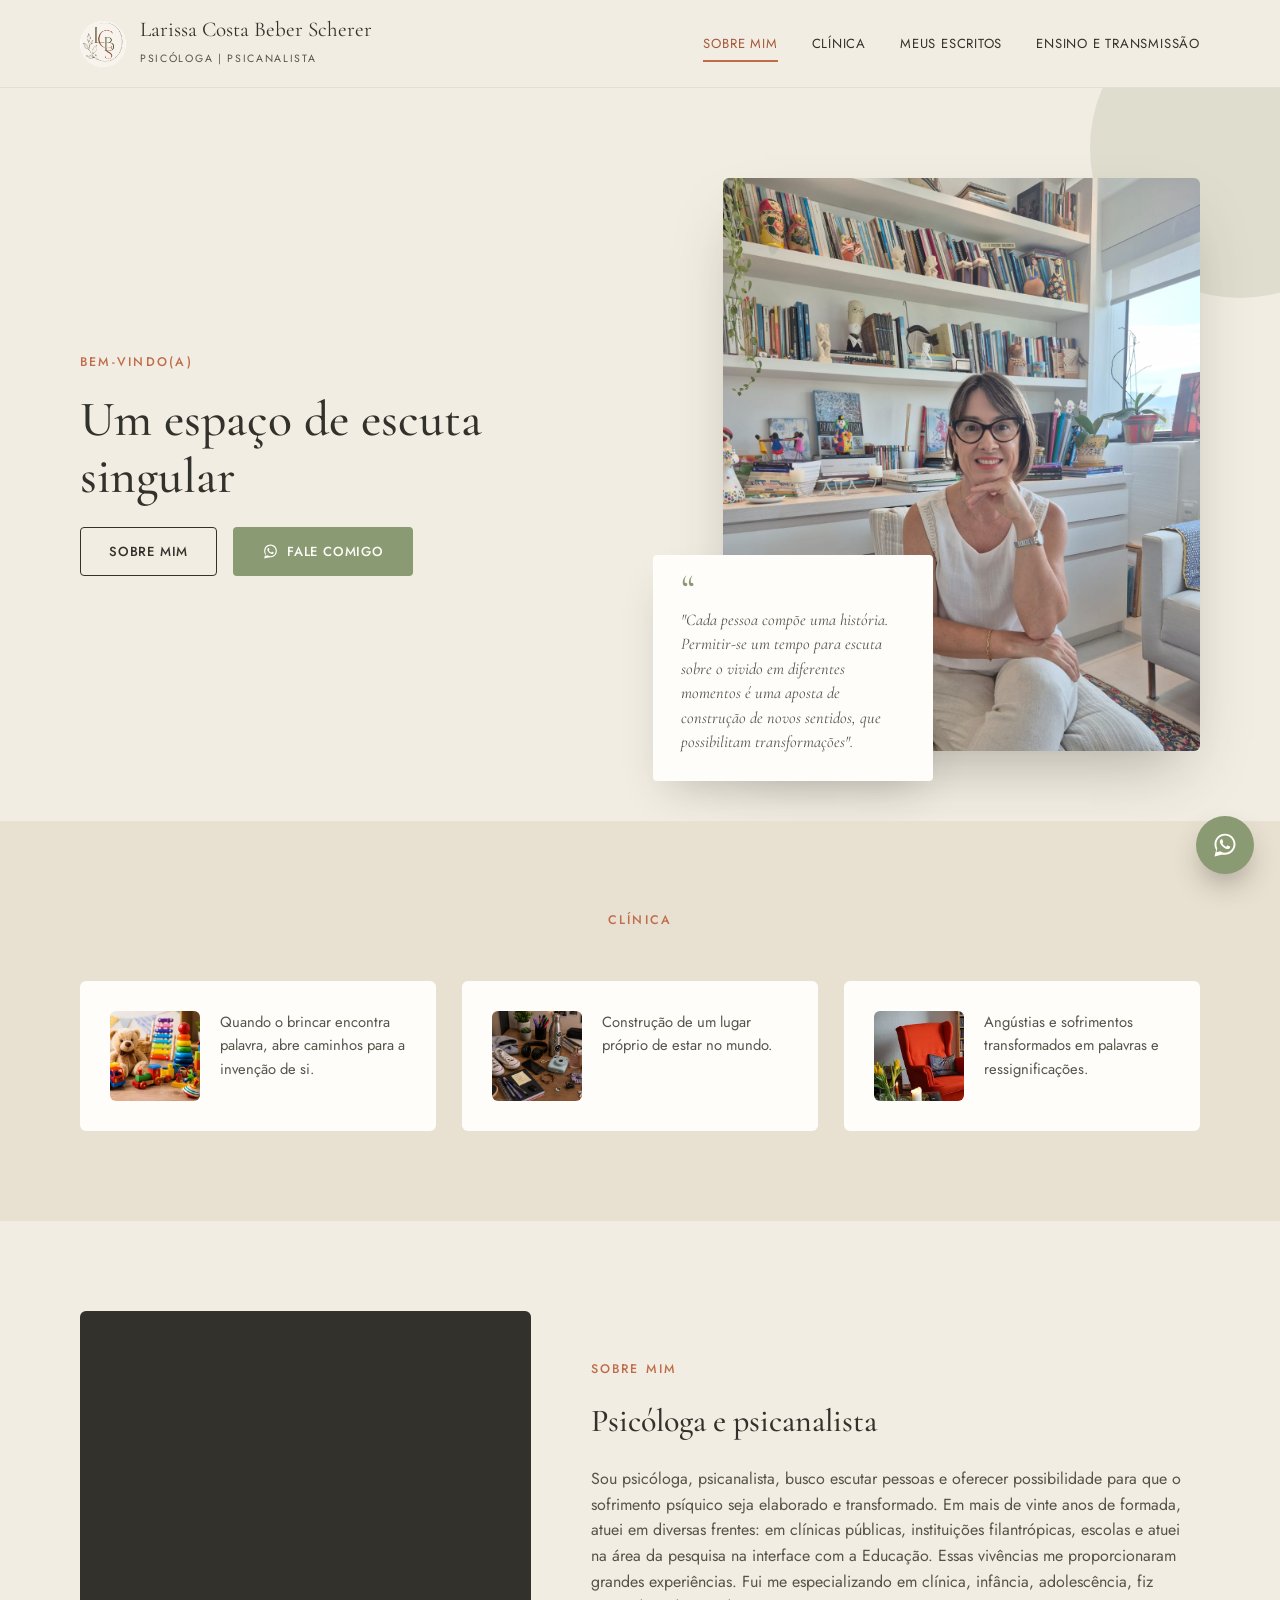
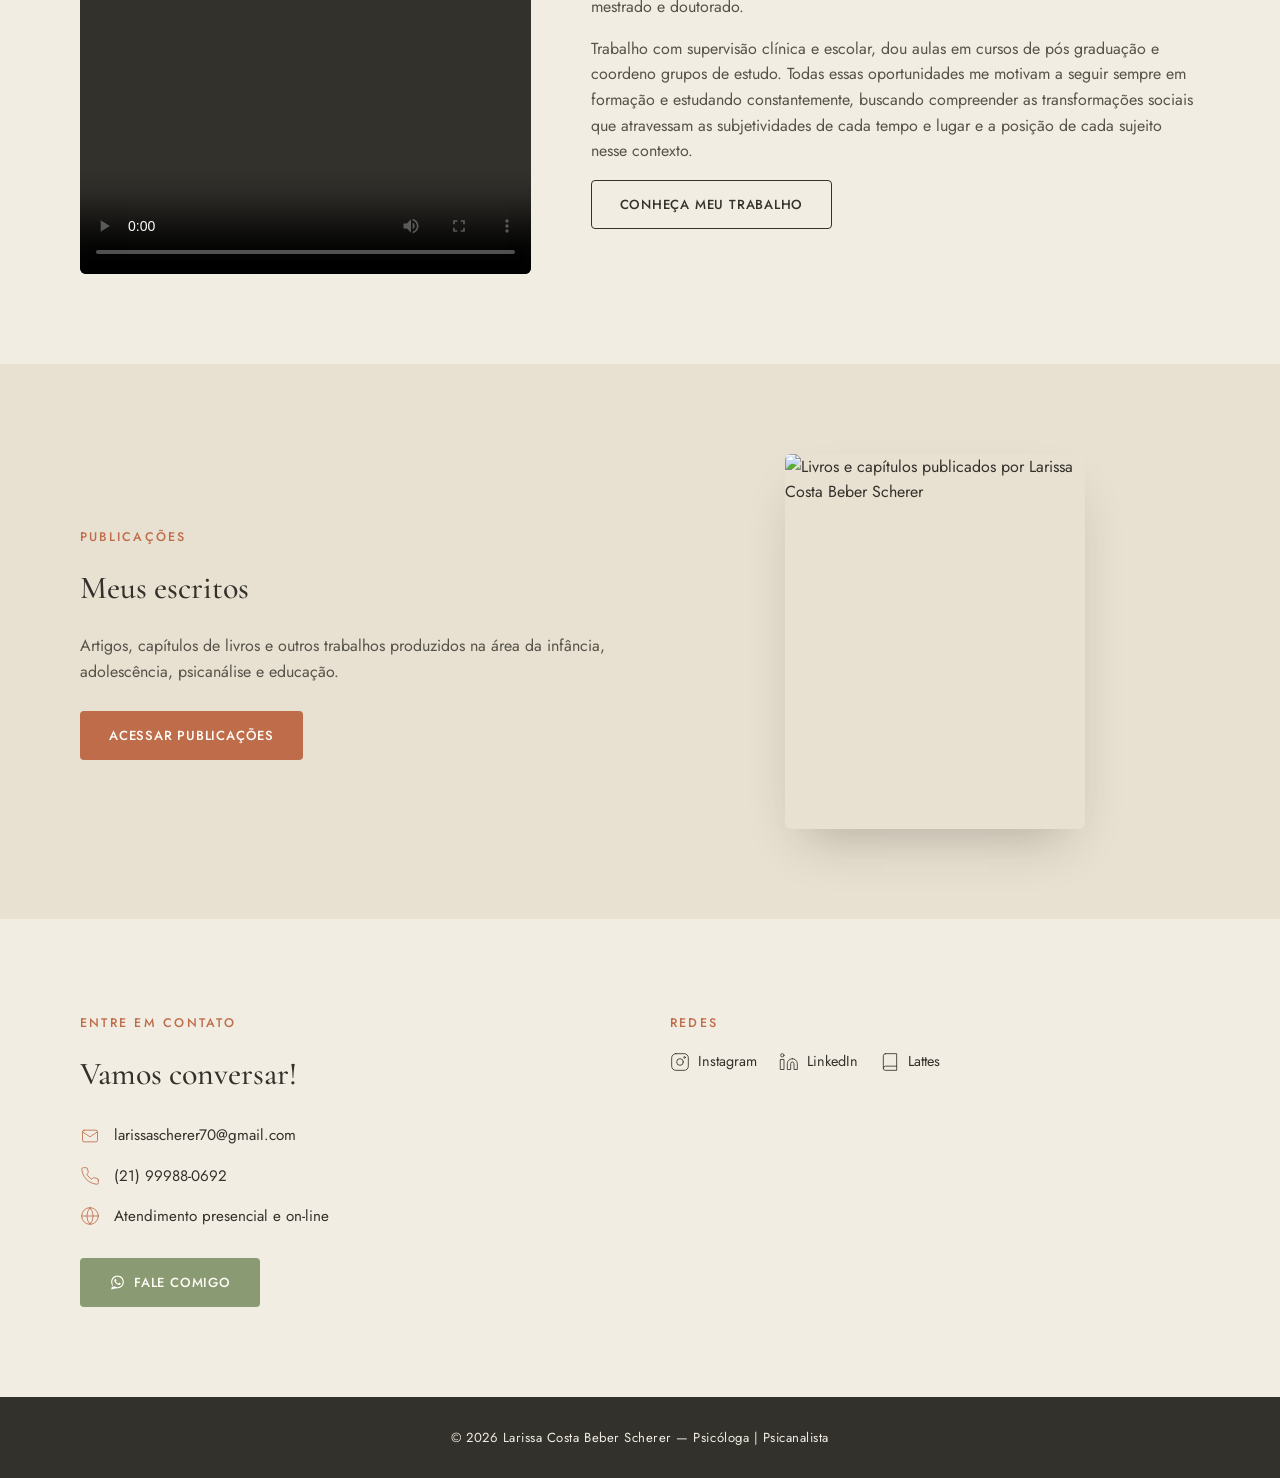
==== commit 9ed37de2: "updates: logo and texts" ====
--- a/index.html
+++ b/index.html
@@ -69,7 +69,7 @@
       </div>
       <div class="quote-card">
         <span class="aspas">&ldquo;</span>
-        <p>"Cada pessoa compõe uma história. Permitir-se um tempo para escuta sobre o vivido, em diferentes momentos, é uma aposta de uma construção de novos sentidos, que possibilitam transformações".</p>
+        <p>"Cada pessoa compõe uma história. Permitir-se um tempo para escuta sobre o vivido em diferentes momentos é uma aposta de construção de novos sentidos, que possibilitam transformações".</p>
       </div>
     </div>
   </div>
@@ -90,7 +90,7 @@
         </div>
         <div>
           
-          <p>Quando brincar encontra palavra, abre caminhos para a invenção de si.</p>
+          <p>Quando o brincar encontra palavra, abre caminhos para a invenção de si.</p>
         </div>
       </div>
 
@@ -133,7 +133,7 @@
     <div class="sobre-texto">
       <span class="eyebrow">Sobre mim</span>
       <h2 style="font-size:2rem; margin: 14px 0 20px;">Psicóloga e psicanalista</h2>
-      <p>Sou psicóloga, psicanalista, busco escutar pessoas e oferecer possibilidade para que o sofrimento psíquico sela elaborado e transformado. Em mais de vinte anos de formada, atuei em diversas frentes: em clínicas públicas, instituições filantrópicas, escolas e atuei na área da pesquisa na interface com a Educação. Essas vivências me proporcionaram grandes experiências. Fui me especializando em clínica, infância, adolescência, fiz mestrado e doutorado.</p>
+      <p>Sou psicóloga, psicanalista, busco escutar pessoas e oferecer possibilidade para que o sofrimento psíquico seja elaborado e transformado. Em mais de vinte anos de formada, atuei em diversas frentes: em clínicas públicas, instituições filantrópicas, escolas e atuei na área da pesquisa na interface com a Educação. Essas vivências me proporcionaram grandes experiências. Fui me especializando em clínica, infância, adolescência, fiz mestrado e doutorado.</p>
       <p>Trabalho com supervisão clínica e escolar, dou aulas em cursos de pós graduação e coordeno grupos de estudo. Todas essas oportunidades me motivam a seguir sempre em formação e estudando constantemente, buscando compreender as transformações sociais que atravessam as subjetividades de cada tempo e lugar e a posição de cada sujeito nesse contexto.</p>
       
       <a href="ensino-transmissao.html" class="btn btn-outline">Conheça meu trabalho</a>
@@ -147,7 +147,7 @@
     <div class="escritos-copy">
       <span class="eyebrow">Publicações</span>
       <h2 style="font-size:2rem; margin:14px 0 20px;">Meus escritos</h2>
-      <p>Artigos, capítulos e outros trabalhos produzidos na área da infância, adolescência, psicanálise e educação.</p>
+      <p>Artigos, capítulos de livros e outros trabalhos produzidos na área da infância, adolescência, psicanálise e educação.</p>
       <a href="https://linktr.ee/psi.larissa.scherer?utm_source=ig&utm_medium=social&utm_content=link_in_bio&fbclid=PAdGRzdgTR-8lwZG9mAmV4dG4DYWVtAjExAHNydGMGYXBwX2lkDzU2NzA2NzM0MzM1MjQyNwABpwIuPdCIwIpPjey7tFoPyBgIpEooierQtHeiA-Q0H0p-DihHw0iFiglfAtos_aem_dgM_U6SR93N7y1bN91xMOA " class="btn btn-primary">Acessar publicações</a>
     </div>
     <div class="livros-foto">
@@ -163,10 +163,10 @@
       <span class="eyebrow">Entre em contato</span>
       <h2 style="font-size:2rem; margin:14px 0 6px;">Vamos conversar!</h2>
       <ul class="contato-lista">
-        <li>
-          <svg viewBox="0 0 24 24" fill="none" stroke-linecap="round" stroke-linejoin="round"><rect x="3" y="5" width="18" height="14" rx="2"/><path d="M3 7l9 6 9-6"/></svg>
-          larissascherer@exemplo.com.br
-        </li>
+<li>
+  <svg viewBox="0 0 24 24" fill="none" stroke-linecap="round" stroke-linejoin="round"><rect x="3" y="5" width="18" height="14" rx="2"/><path d="M3 7l9 6 9-6"/></svg>
+  <a href="mailto:larissascherer70@gmail.com">larissascherer70@gmail.com</a>
+</li>
         <li>
           <svg viewBox="0 0 24 24" fill="none" stroke-linecap="round" stroke-linejoin="round"><path d="M22 16.92v3a2 2 0 01-2.18 2 19.79 19.79 0 01-8.63-3.07 19.5 19.5 0 01-6-6 19.79 19.79 0 01-3.07-8.67A2 2 0 014.11 2h3a2 2 0 012 1.72c.13.99.36 1.96.68 2.89a2 2 0 01-.45 2.11L8.09 9.91a16 16 0 006 6l1.19-1.25a2 2 0 012.11-.45c.93.32 1.9.55 2.89.68A2 2 0 0122 16.92z"/></svg>
           (21) 99988-0692
@@ -196,7 +196,7 @@
           <svg viewBox="0 0 24 24" fill="none" stroke-linecap="round" stroke-linejoin="round"><path d="M16 8a6 6 0 016 6v7h-4v-7a2 2 0 00-4 0v7h-4v-7a6 6 0 016-6z"/><rect x="2" y="9" width="4" height="12"/><circle cx="4" cy="4" r="2"/></svg>
           LinkedIn
         </a>
-        <a href="#" target="_blank" rel="noopener">
+        <a href="https://lattes.cnpq.br/1612042301052964" target="_blank" rel="noopener">
           <svg viewBox="0 0 24 24" fill="none" stroke-linecap="round" stroke-linejoin="round"><path d="M4 19.5A2.5 2.5 0 016.5 17H20"/><path d="M6.5 2H20v20H6.5A2.5 2.5 0 014 19.5v-15A2.5 2.5 0 016.5 2z"/></svg>
           Lattes
         </a>
--- a/style.css
+++ b/style.css
@@ -600,4 +600,10 @@
   height: 100%;
   object-fit: cover;
   display: block;
-}+}
+
+.imagem-box--pequena {
+  max-width: 400px;
+  margin: 0 auto;
+}
+
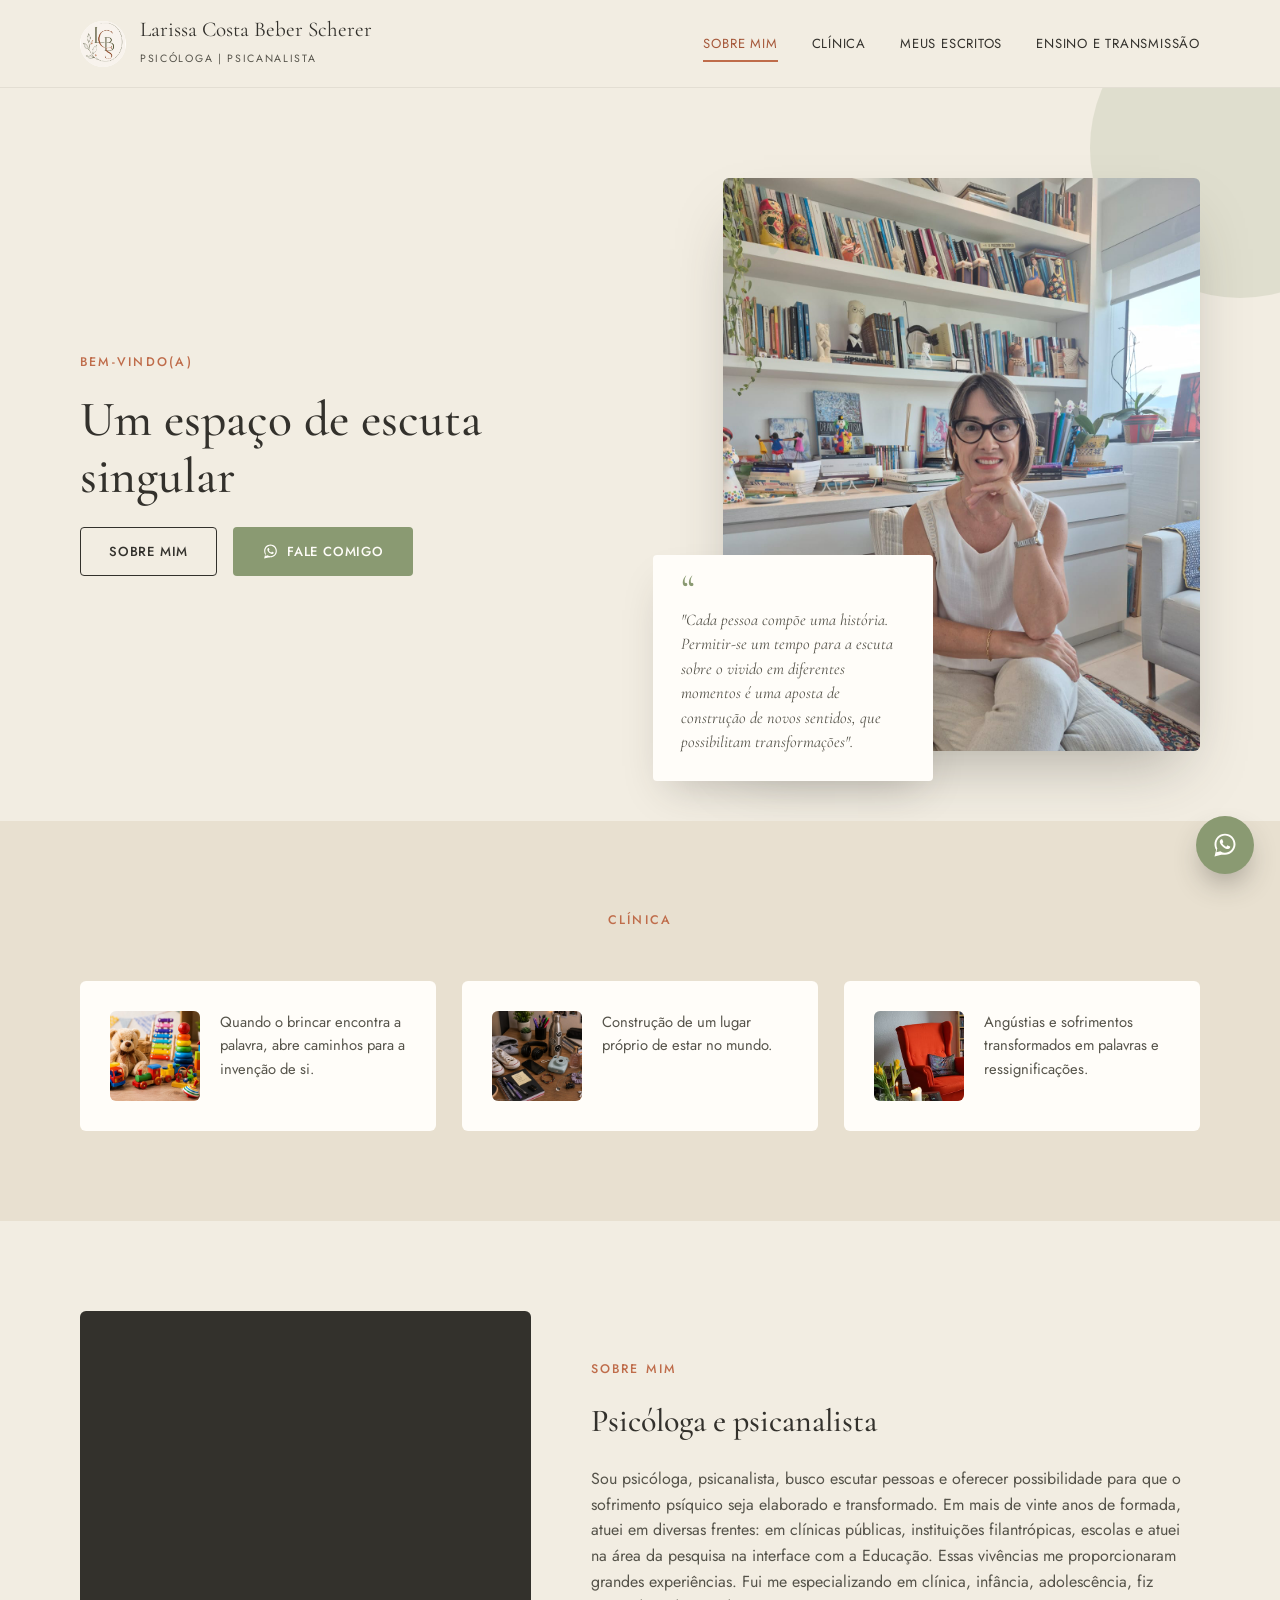
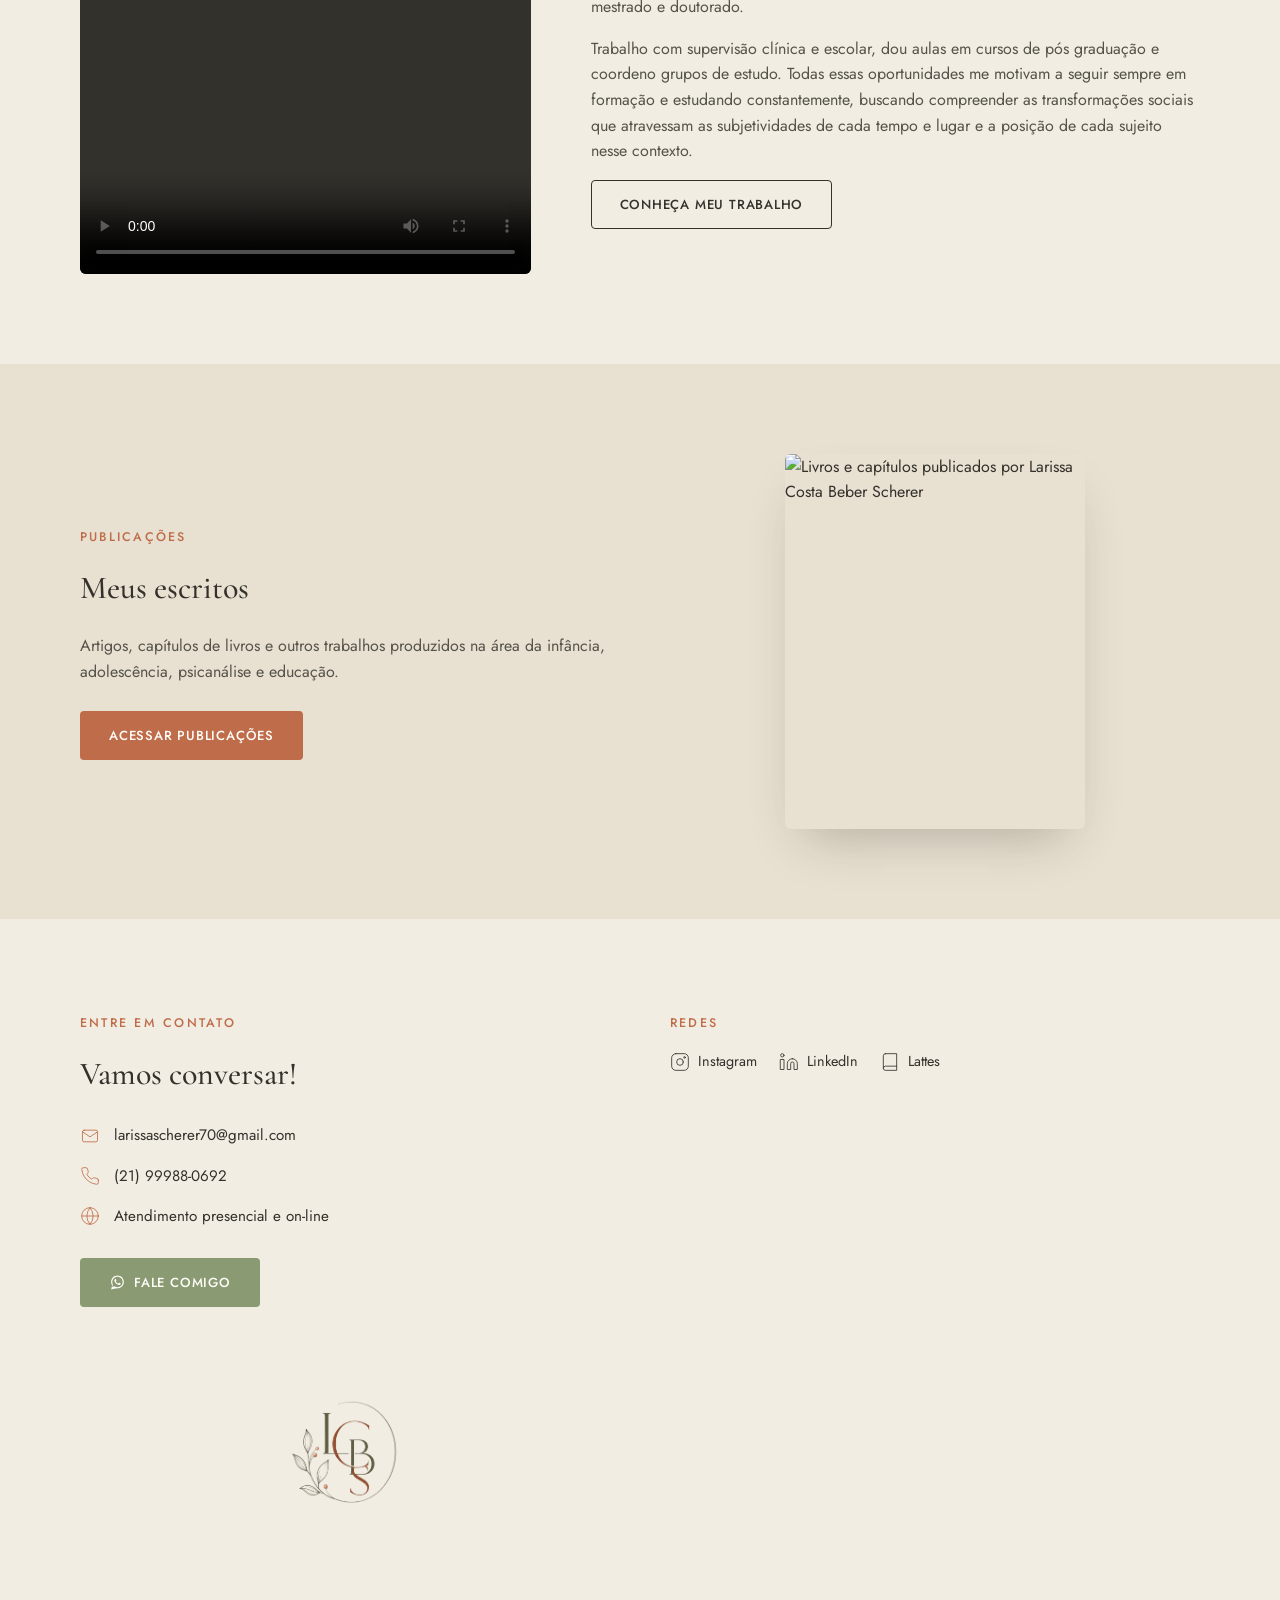
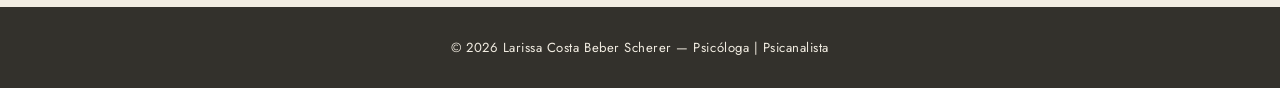
==== commit 97cfdc4c: "feat: texts and animations" ====
--- a/index.html
+++ b/index.html
@@ -69,7 +69,7 @@
       </div>
       <div class="quote-card">
         <span class="aspas">&ldquo;</span>
-        <p>"Cada pessoa compõe uma história. Permitir-se um tempo para escuta sobre o vivido em diferentes momentos é uma aposta de construção de novos sentidos, que possibilitam transformações".</p>
+        <p>"Cada pessoa compõe uma história. Permitir-se um tempo para a escuta sobre o vivido em diferentes momentos é uma aposta de construção de novos sentidos, que possibilitam transformações".</p>
       </div>
     </div>
   </div>
@@ -90,7 +90,7 @@
         </div>
         <div>
           
-          <p>Quando o brincar encontra palavra, abre caminhos para a invenção de si.</p>
+          <p>Quando o brincar encontra a palavra, abre caminhos para a invenção de si.</p>
         </div>
       </div>
 
@@ -200,8 +200,10 @@
           <svg viewBox="0 0 24 24" fill="none" stroke-linecap="round" stroke-linejoin="round"><path d="M4 19.5A2.5 2.5 0 016.5 17H20"/><path d="M6.5 2H20v20H6.5A2.5 2.5 0 014 19.5v-15A2.5 2.5 0 016.5 2z"/></svg>
           Lattes
         </a>
-      </div>
-    </div>
+          
+      </div>
+    </div>
+          <img src="logo_larissa_transparente.png" alt="Logo Larissa Costa Beber Scherer" class="footer-logo">
   </div>
 </section>
 
--- a/style.css
+++ b/style.css
@@ -607,3 +607,10 @@
   margin: 0 auto;
 }
 
+.footer-logo {
+  width: 120px;
+  height: 120px;
+  object-fit: contain;
+  margin: 30px auto 0;
+  display: block;
+}
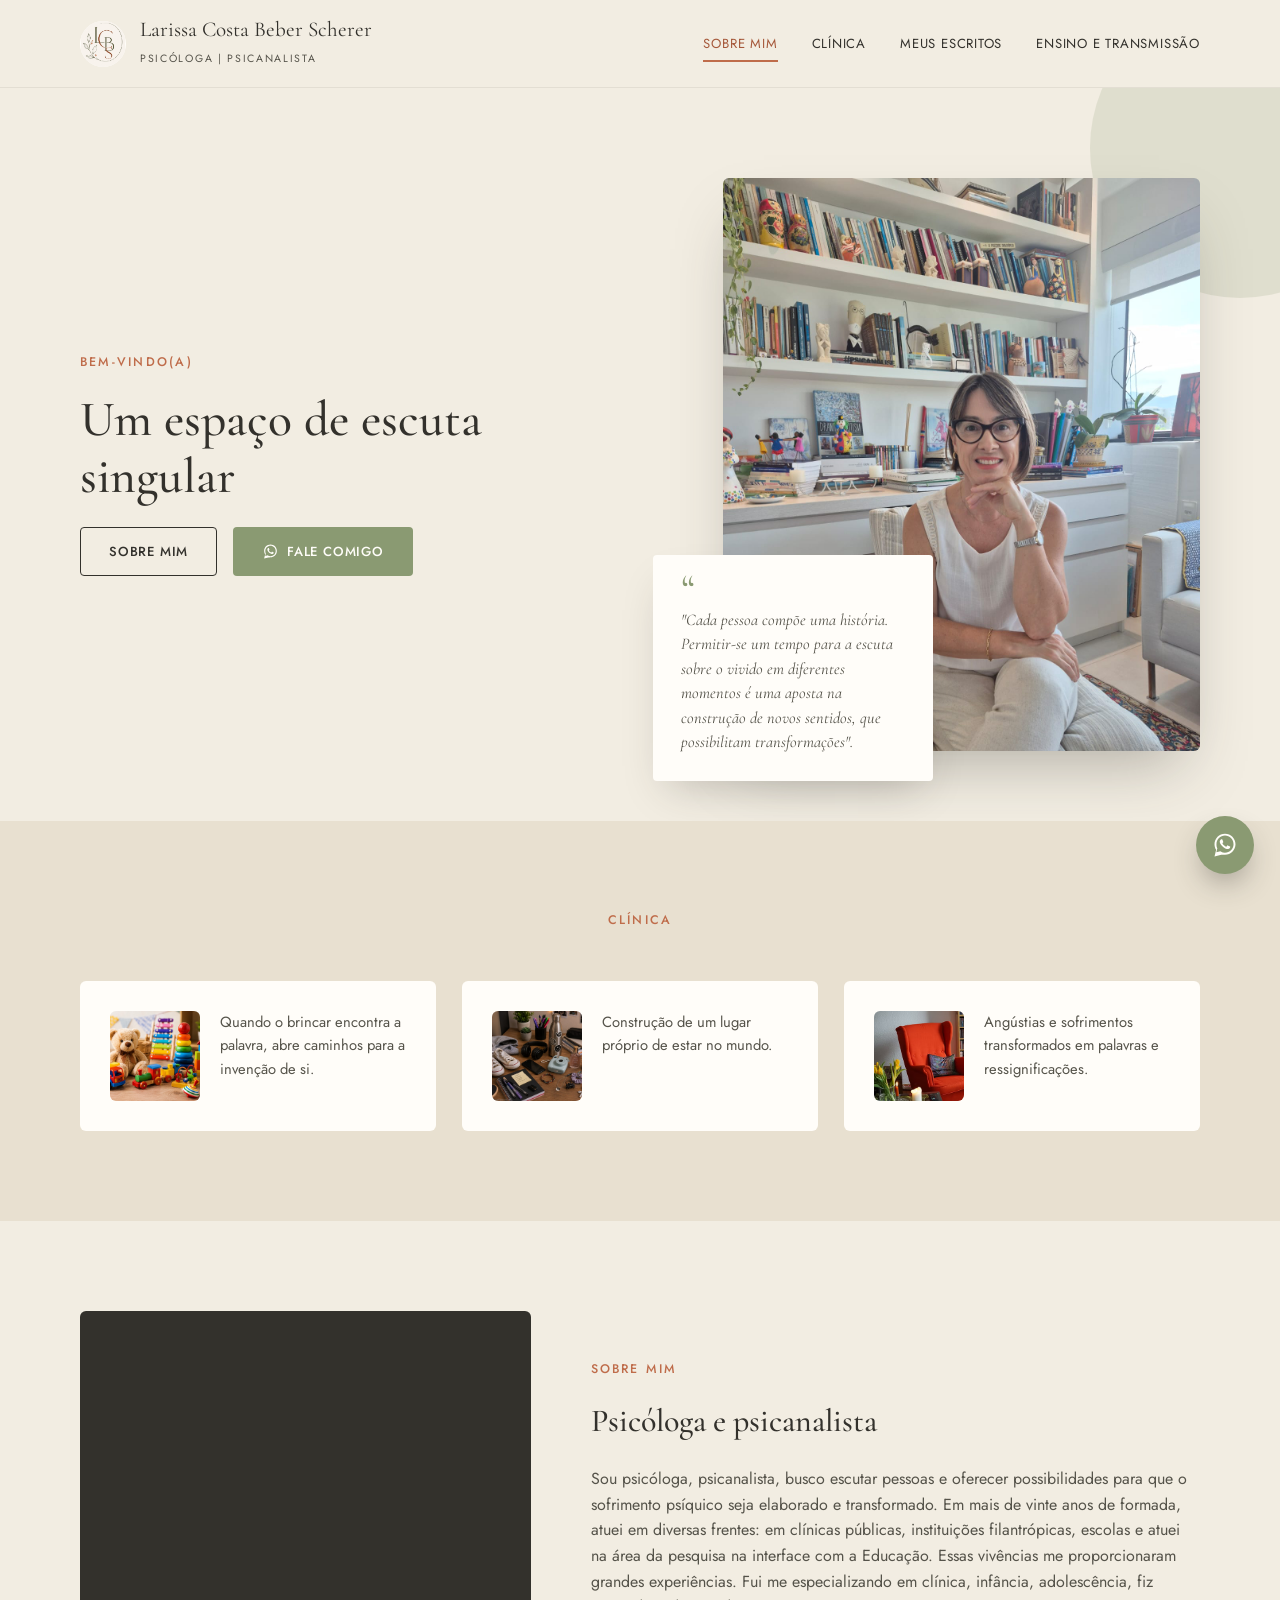
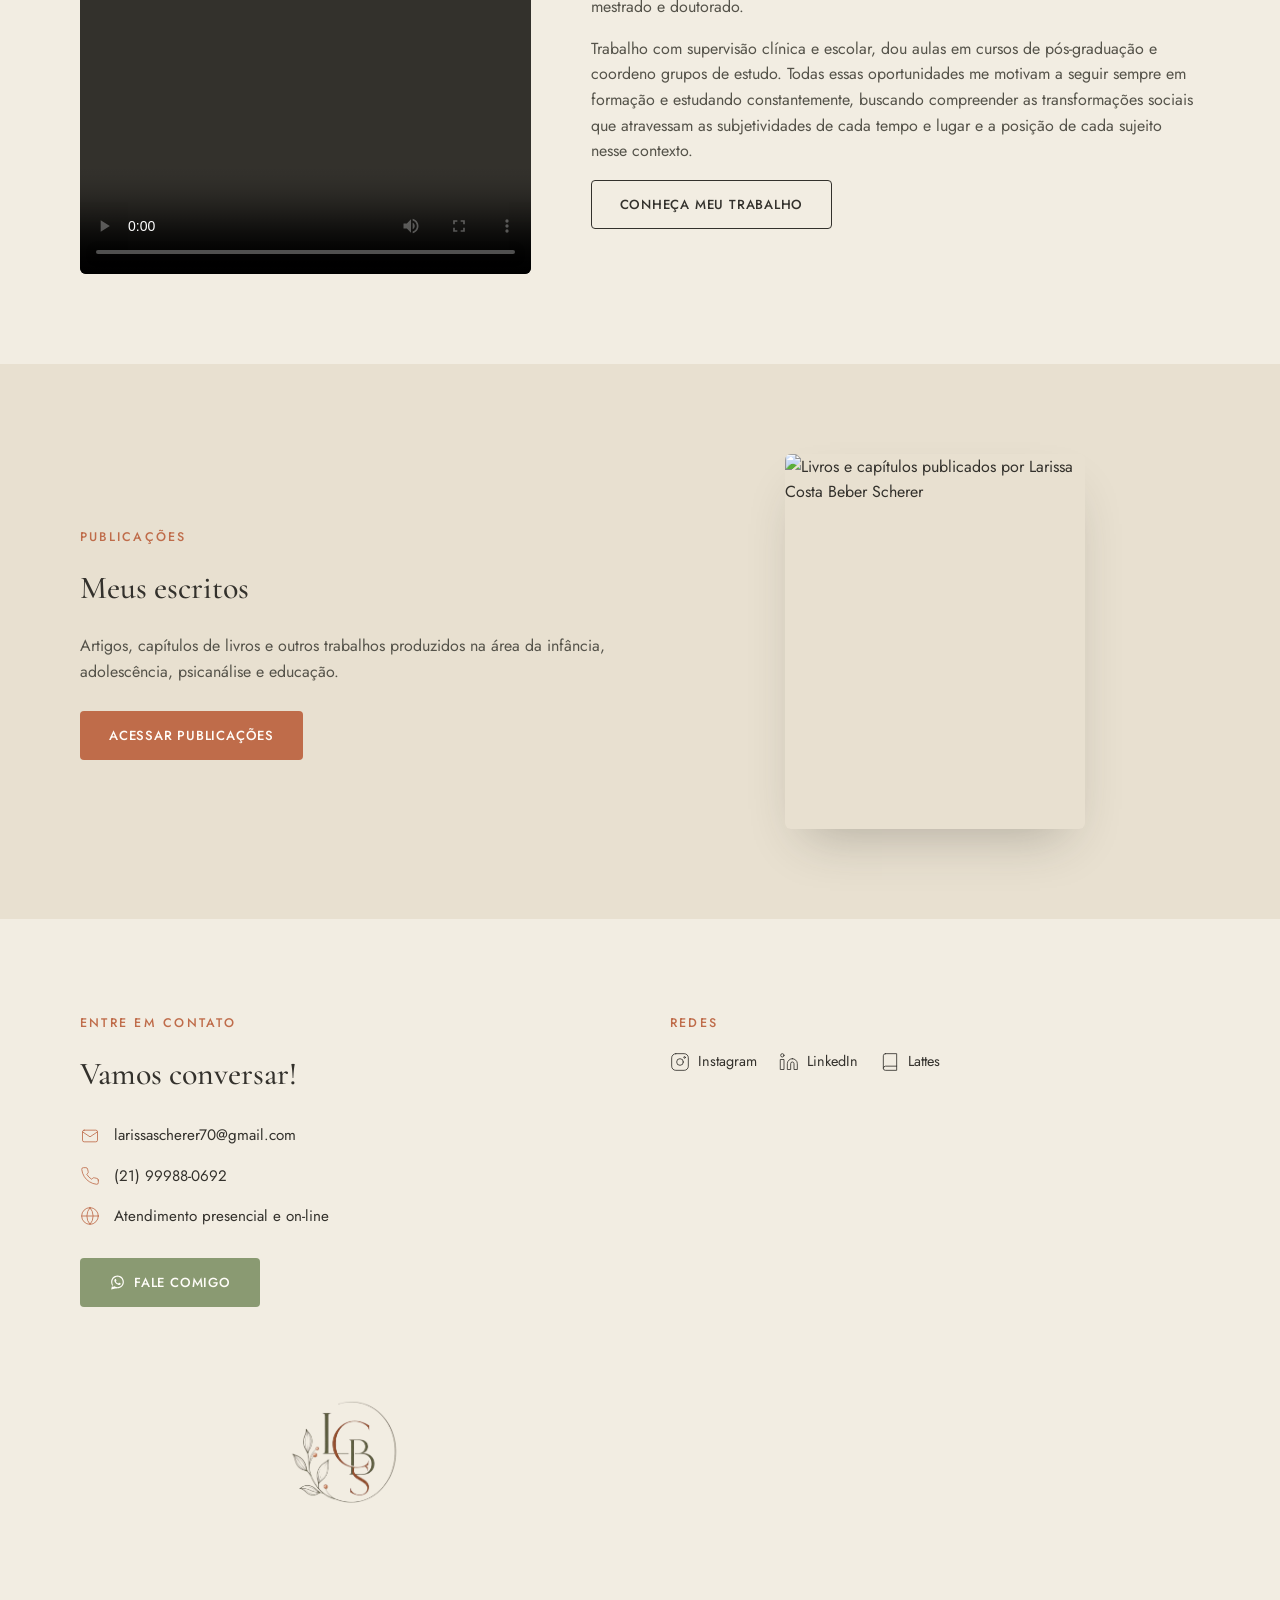
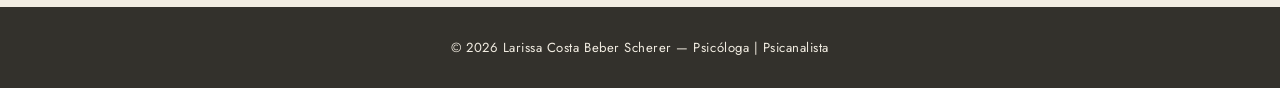
==== commit 4c66dc43: "fix: updates on the context" ====
--- a/index.html
+++ b/index.html
@@ -69,7 +69,7 @@
       </div>
       <div class="quote-card">
         <span class="aspas">&ldquo;</span>
-        <p>"Cada pessoa compõe uma história. Permitir-se um tempo para a escuta sobre o vivido em diferentes momentos é uma aposta de construção de novos sentidos, que possibilitam transformações".</p>
+        <p>"Cada pessoa compõe uma história. Permitir-se um tempo para a escuta sobre o vivido em diferentes momentos é uma aposta na construção de novos sentidos, que possibilitam transformações".</p>
       </div>
     </div>
   </div>
@@ -133,8 +133,8 @@
     <div class="sobre-texto">
       <span class="eyebrow">Sobre mim</span>
       <h2 style="font-size:2rem; margin: 14px 0 20px;">Psicóloga e psicanalista</h2>
-      <p>Sou psicóloga, psicanalista, busco escutar pessoas e oferecer possibilidade para que o sofrimento psíquico seja elaborado e transformado. Em mais de vinte anos de formada, atuei em diversas frentes: em clínicas públicas, instituições filantrópicas, escolas e atuei na área da pesquisa na interface com a Educação. Essas vivências me proporcionaram grandes experiências. Fui me especializando em clínica, infância, adolescência, fiz mestrado e doutorado.</p>
-      <p>Trabalho com supervisão clínica e escolar, dou aulas em cursos de pós graduação e coordeno grupos de estudo. Todas essas oportunidades me motivam a seguir sempre em formação e estudando constantemente, buscando compreender as transformações sociais que atravessam as subjetividades de cada tempo e lugar e a posição de cada sujeito nesse contexto.</p>
+      <p>Sou psicóloga, psicanalista, busco escutar pessoas e oferecer possibilidades para que o sofrimento psíquico seja elaborado e transformado. Em mais de vinte anos de formada, atuei em diversas frentes: em clínicas públicas, instituições filantrópicas, escolas e atuei na área da pesquisa na interface com a Educação. Essas vivências me proporcionaram grandes experiências. Fui me especializando em clínica, infância, adolescência, fiz mestrado e doutorado.</p>
+      <p>Trabalho com supervisão clínica e escolar, dou aulas em cursos de pós-graduação e coordeno grupos de estudo. Todas essas oportunidades me motivam a seguir sempre em formação e estudando constantemente, buscando compreender as transformações sociais que atravessam as subjetividades de cada tempo e lugar e a posição de cada sujeito nesse contexto.</p>
       
       <a href="ensino-transmissao.html" class="btn btn-outline">Conheça meu trabalho</a>
     </div>
